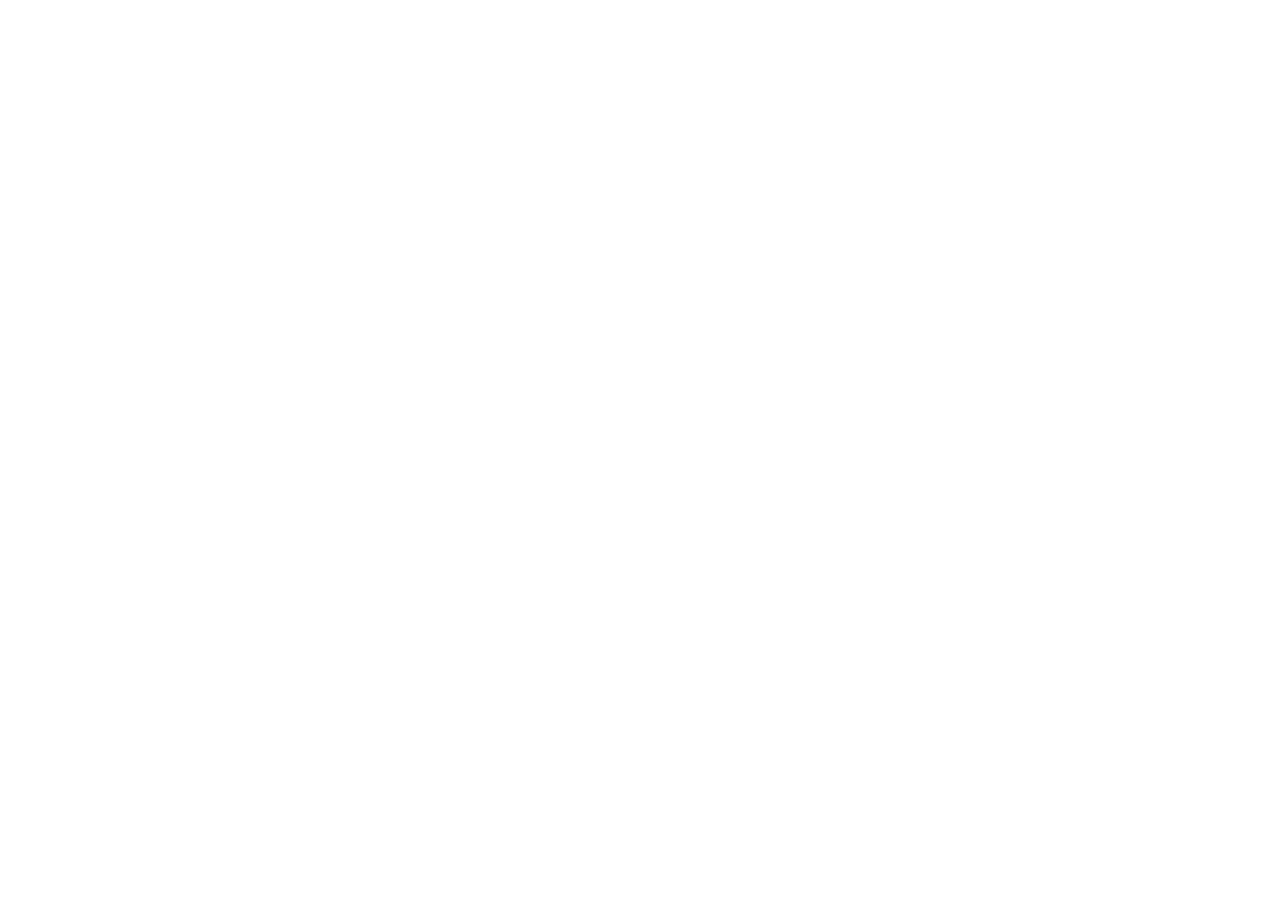
==== index.html @ 4bd58117 "basic html and css structure created" ====
<!DOCTYPE html>
<html lang="en">
<head>
    <meta charset="UTF-8">
    <meta name="viewport" content="width=device-width, initial-scale=1.0">
    <title>Kids School</title>
    <link rel="stylesheet" href="styles/style.css">
    <link rel="stylesheet" href="styles/responsive.css">
</head>
<body>
    
</body>
</html>
---- styles/style.css ----
*{
    margin: 0;
    padding: 0;
    
}
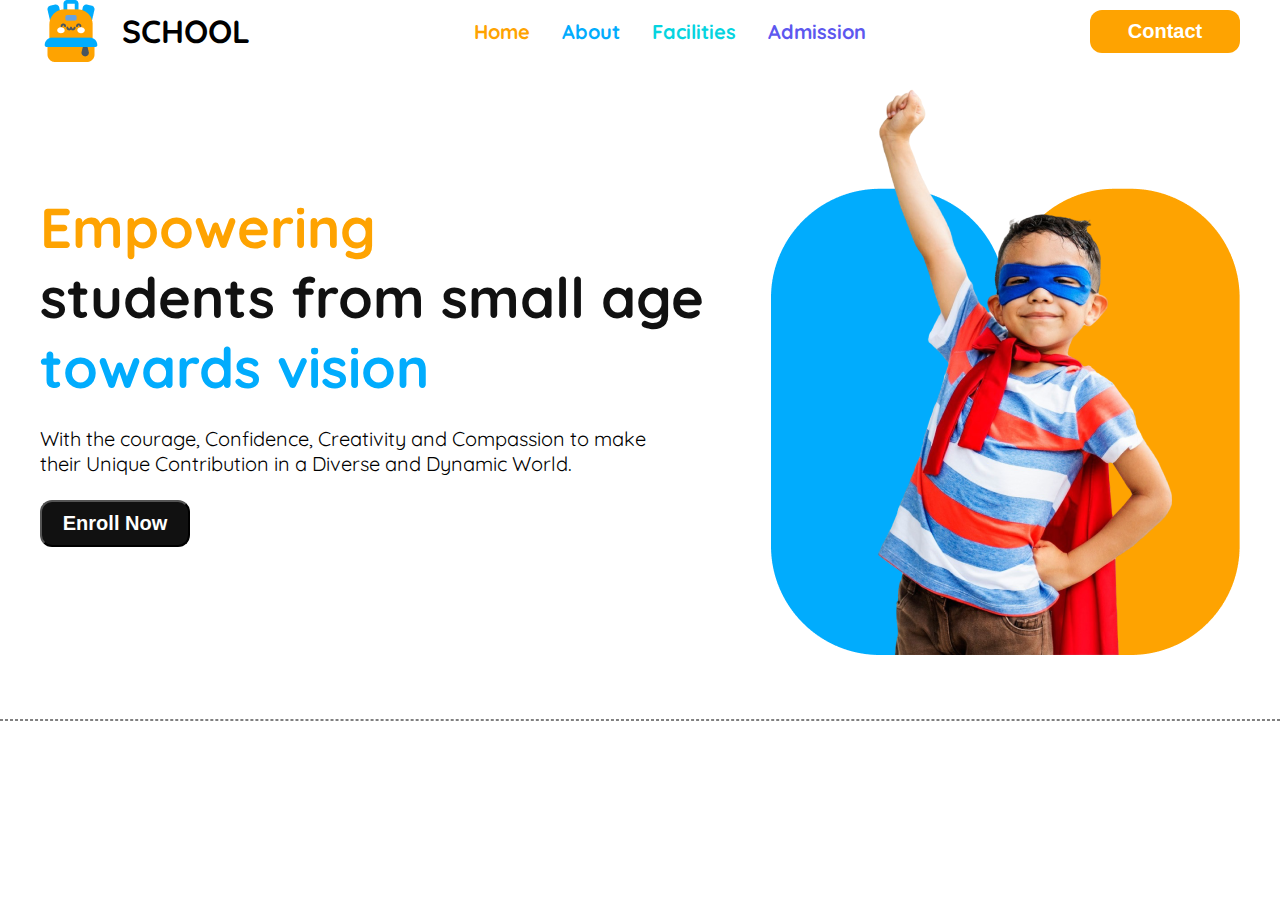
==== commit 5880bf2e: "header section complete" ====
--- a/index.html
+++ b/index.html
@@ -1,13 +1,67 @@
 <!DOCTYPE html>
 <html lang="en">
-<head>
-    <meta charset="UTF-8">
-    <meta name="viewport" content="width=device-width, initial-scale=1.0">
+  <head>
+    <meta charset="UTF-8" />
+    <meta name="viewport" content="width=device-width, initial-scale=1.0" />
     <title>Kids School</title>
-    <link rel="stylesheet" href="styles/style.css">
-    <link rel="stylesheet" href="styles/responsive.css">
-</head>
-<body>
-    
-</body>
-</html>+    <link rel="stylesheet" href="styles/style.css" />
+    <link rel="stylesheet" href="styles/responsive.css" />
+  </head>
+  <body>
+    <!-- header section here  -->
+    <header class="header quicksand-font max-width">
+      <!-- nab section  -->
+      <nab class="nabbar">
+        <section class="nabbar-section flex">
+          <div class="nabbar-logo-container">
+            <img id="logo-img" src="/assets/logo.png" />
+            <h2 class="page-name">SCHOOL</h2>
+          </div>
+
+          <div class="page-link-container">
+            <ul class="page-links flex">
+              <li><a id="home" href="#">Home</a></li>
+              <li><a id="about" href="#">About</a></li>
+              <li><a id="facilities" href="#">Facilities</a></li>
+              <li><a id="admission" href="#">Admission</a></li>
+            </ul>
+          </div>
+
+          <div>
+            <button class="btn">Contact</button>
+            <span class="hidden menu-icon"
+              ><img src="/assets/icons8-menu-50.png"
+            /></span>
+          </div>
+        </section>
+        <!-- horizontal line -->
+      </nab>
+      <!-- horizontal line -->
+      <hr id="horizontal-line" />
+      <!-- header banner section  -->
+      <section class="banner-section">
+        <div class="banner-container flex">
+          <div class="heading-box">
+            <h1 class="banner-container-heading">
+              <span id="heading-1">Empowering</span><br />
+              <span id="heading-2">students from small age </span><br />
+              <span id="heading-3"> towards vision</span>
+            </h1>
+            <p class="banner-container-description">
+              With the courage, Confidence, Creativity and Compassion to make<br />
+              their Unique Contribution in a Diverse and Dynamic World.
+            </p>
+            <div class="enroll-now">
+              <button class="btn-secondary">Enroll Now</button>
+            </div>
+          </div>
+
+          <div>
+            <img class="banner-image" src="/assets/hero-kids.png" />
+          </div>
+        </div>
+      </section>
+    </header>
+    <hr class="horizontal-line-2" />
+  </body>
+</html>
--- a/styles/style.css
+++ b/styles/style.css
@@ -1,5 +1,130 @@
-*{
-    margin: 0;
-    padding: 0;
-    
-}+/* quicksand font link */
+@import url("https://fonts.googleapis.com/css2?family=Quicksand:wght@300..700&display=swap");
+/* Raleway font link */
+@import url("https://fonts.googleapis.com/css2?family=Raleway:ital,wght@0,100..900;1,100..900&display=swap");
+
+/* shared style */
+
+.quicksand-font {
+  font-family: "Quicksand", serif;
+}
+.raleway-font {
+  font-family: "Raleway", serif;
+}
+.flex {
+  display: flex;
+}
+* {
+  margin: 0;
+  padding: 0;
+}
+
+.max-width {
+  max-width: 1200px;
+  margin: 0 auto;
+}
+.hidden {
+  display: none;
+}
+
+/*full  header section styles  */
+
+/* nab bar style */
+.nabbar-section {
+  justify-content: space-between;
+  align-items: center;
+}
+.nabbar-logo-container {
+  display: flex;
+  align-items: center;
+  gap: 20px;
+}
+.page-name {
+  font-size: 32px;
+  font-weight: 700;
+}
+.page-link-container {
+}
+.page-links {
+  list-style: none;
+  gap: 32px;
+}
+.page-links > li {
+  font-size: 20px;
+  font-weight: 700;
+}
+#home {
+  text-decoration: none;
+  color: rgb(254, 163, 1);
+}
+#about {
+  text-decoration: none;
+  color: rgb(1, 172, 253);
+}
+#facilities {
+  text-decoration: none;
+  color: rgb(5, 212, 223);
+}
+#admission {
+  text-decoration: none;
+  color: rgb(93, 88, 239);
+}
+.btn {
+  border: none;
+  background-color: rgb(254, 163, 1);
+  border-radius: 12px;
+  padding: 10px;
+  width: 150px;
+  font-size: 20px;
+  font-weight: 600;
+  color: rgb(255, 255, 255);
+}
+/* horizontal line style */
+#horizontal-line {
+  display: none;
+}
+/* header banner section  styles */
+.banner-section {
+  margin: 18px auto 60px auto;
+}
+.banner-container {
+  justify-content: space-between;
+}
+.heading-box {
+  align-content: center;
+}
+.banner-container-heading {
+  font-size: 56px;
+  font-weight: 700;
+}
+#heading-1 {
+  color: rgb(254, 163, 1);
+}
+#heading-2 {
+  color: rgb(17, 17, 17);
+}
+#heading-3 {
+  color: rgb(1, 172, 253);
+}
+.banner-container-description {
+  font-size: 20px;
+  margin: 24px 0;
+}
+.btn-secondary {
+  border-radius: 12px;
+  background: rgb(17, 17, 17);
+  color: rgb(255, 255, 255);
+  font-size: 20px;
+  font-weight: 700;
+  padding: 10px;
+  width: 150px;
+}
+.banner-image {
+  width: 100%;
+}
+
+.horizontal-line-2 {
+  border-style: dashed;
+  border: 1px solid grey;
+  border-style: dashed;
+}
--- a/styles/responsive.css
+++ b/styles/responsive.css
@@ -0,0 +1,47 @@
+@media screen and (max-width: 576px) {
+  * {
+    margin: 0;
+    padding: 0;
+  }
+ .header {
+    margin: 12px 16px;
+}
+  #logo-img {
+    width: 50px;
+  }
+  .page-name {
+    display: none;
+  }
+  .hidden {
+    display: block;
+  }
+  .page-link-container {
+    display: none;
+  }
+  .menu-icon {
+    width: 40px;
+  }
+  .btn {
+    display: none;
+  }
+#horizontal-line{
+    margin-top: 12px;
+    display: block;
+    width: 100%;
+    border: 0.5px solid rgb(254, 163, 1);
+}
+.banner-container{
+    flex-direction: column-reverse;
+}
+.banner-container-heading{
+      font-size: 32px;
+      text-align: center;
+}
+.enroll-now{
+    text-align: center;
+}
+
+
+
+
+}
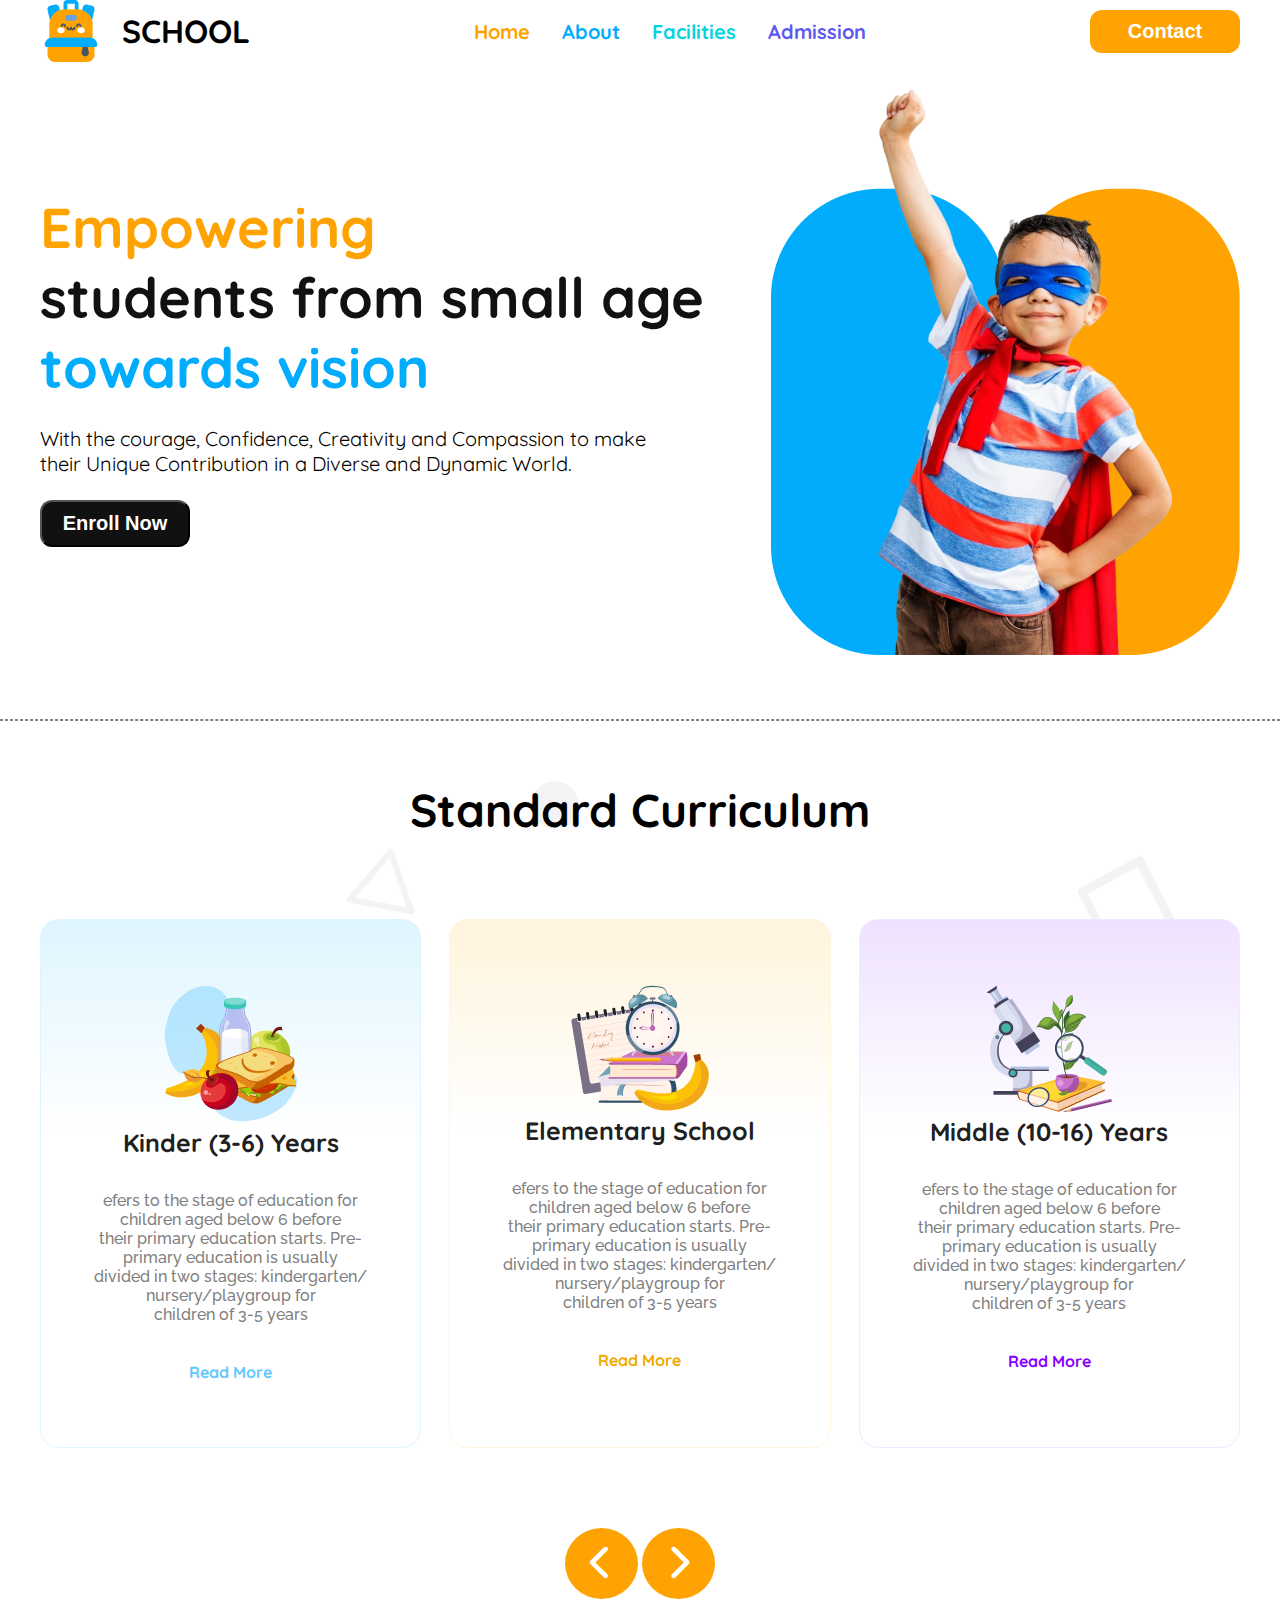
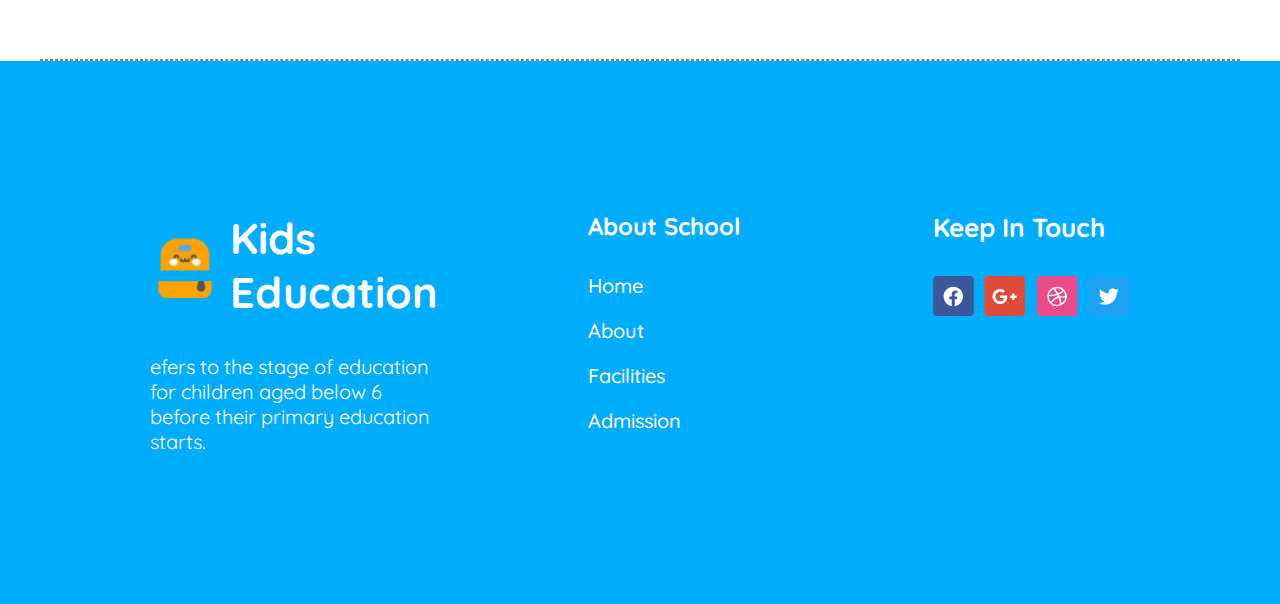
==== commit 39887569: "footer section complete" ====
--- a/index.html
+++ b/index.html
@@ -6,9 +6,17 @@
     <title>Kids School</title>
     <link rel="stylesheet" href="styles/style.css" />
     <link rel="stylesheet" href="styles/responsive.css" />
+    <link
+      rel="stylesheet"
+      href="https://cdnjs.cloudflare.com/ajax/libs/font-awesome/6.7.2/css/all.min.css"
+      integrity="sha512-Evv84Mr4kqVGRNSgIGL/F/aIDqQb7xQ2vcrdIwxfjThSH8CSR7PBEakCr51Ck+w+/U6swU2Im1vVX0SVk9ABhg=="
+      crossorigin="anonymous"
+      referrerpolicy="no-referrer"
+    />
   </head>
   <body>
     <!-- header section here  -->
+
     <header class="header quicksand-font max-width">
       <!-- nab section  -->
       <nab class="nabbar">
@@ -62,6 +70,135 @@
         </div>
       </section>
     </header>
+
     <hr class="horizontal-line-2" />
+
+    <!-- main section  -->
+    <main class="max-width">
+      <!-- standard Curriculum section -->
+
+      <section class="standard-curriculam-section">
+        <div class="standard-curriculam-section-heading-conatiner">
+          <h1 class="standard-curriculam-section-heading quicksand-font">
+            Standard Curriculum
+          </h1>
+        </div>
+        <!-- card section  -->
+        <section class="card-section-container">
+          <div class="card">
+            <div class="image-container">
+              <img class="card-image" src="/assets/kinder.png" />
+            </div>
+            <h3 class="card-heading quicksand-font">Kinder (3-6) Years</h3>
+            <p class="card-paragraph raleway-font">
+              efers to the stage of education for children aged below 6
+              before<br />
+              their primary education starts. Pre-primary education is
+              usually<br />
+              divided in two stages: kindergarten/ nursery/playgroup for<br />
+              children of 3-5 years<br />
+            </p>
+            <p class="read-more quicksand-font">Read More</p>
+          </div>
+          <div class="card-2">
+            <div class="image-container">
+              <img class="card-image" src="/assets/elementary.png" />
+            </div>
+            <h3 class="card-heading quicksand-font">Elementary School</h3>
+            <p class="card-paragraph raleway-font">
+              efers to the stage of education for children aged below 6
+              before<br />
+              their primary education starts. Pre-primary education is
+              usually<br />
+              divided in two stages: kindergarten/ nursery/playgroup for<br />
+              children of 3-5 years<br />
+            </p>
+            <p class="read-more-second quicksand-font">Read More</p>
+          </div>
+          <div class="card-3">
+            <div class="image-container">
+              <img class="card-image" src="/assets/middle.png" />
+            </div>
+            <h3 class="card-heading quicksand-font">Middle (10-16) Years</h3>
+            <p class="card-paragraph raleway-font">
+              efers to the stage of education for children aged below 6
+              before<br />
+              their primary education starts. Pre-primary education is
+              usually<br />
+              divided in two stages: kindergarten/ nursery/playgroup for<br />
+              children of 3-5 years<br />
+            </p>
+            <p class="read-more-third quicksand-font">Read More</p>
+          </div>
+        </section>
+      </section>
+
+      <!-- arrow button -->
+      <div class="arrow-button-container">
+        <button class="arrow">
+          <i class="fas fa-chevron-left" style="font-size: 36px"></i>
+        </button>
+        <button class="arrow">
+          <i class="fas fa-chevron-right" style="font-size: 36px"></i>
+        </button>
+      </div>
+
+      <hr class="horizontal-line-2" />
+    </main>
+
+    <!-- our stories section  -->
+    <!-- 
+    <div class="our-stories-heading-container">
+      <h2 class="our-stories-heading quicksand-font">Our Stories</h2>
+    </div> -->
+
+    <!-- card section -->
+
+    <footer class="footer">
+      <section class="footer-seciton">
+        <div>
+          <div class="logo-container flex">
+            <div class="footer-logo-container">
+              <img class="footer-logo" src="/assets/logo.png" alt="" />
+            </div>
+
+            <div>
+              <h2 class="kids-education-name quicksand-font">
+                Kids <br />Education
+              </h2>
+            </div>
+          </div>
+          <div>
+            <p class="footer-description quicksand-font">
+              efers to the stage of education for children aged below 6 before
+              their primary education starts.
+            </p>
+          </div>
+        </div>
+
+        <div>
+          <ul class="page-sections quicksand-font">
+            <li class="about-school">About School</li>
+            <li class="home">Home</li>
+            <li class="about">About</li>
+            <li class="facilities">Facilities</li>
+            <li class="admission">Admission</li>
+          </ul>
+        </div>
+
+        <div>
+
+          <div>
+            <h1 class="social-media-heading quicksand-font">Keep In Touch</h1>
+          </div>
+          <div class="connect-via-social-media flex">
+            <img src="/assets/fb.png" alt="" />
+            <img src="/assets/google+.png" alt="" />
+            <img src="/assets/dribble.png" alt="" />
+            <img src="/assets/twitter.png" alt="" />
+          </div>
+        </div>
+      </section>
+    </footer>
   </body>
 </html>
--- a/styles/style.css
+++ b/styles/style.css
@@ -128,3 +128,251 @@
   border: 1px solid grey;
   border-style: dashed;
 }
+/* main section styles */
+
+/* standard curriculam section styles */
+.standard-curriculam-section {
+  margin-top: 60px;
+  background-image: url(/assets/bg.png);
+}
+.standard-curriculam-section-heading-conatiner {
+  text-align: center;
+  margin-bottom: 80px;
+}
+.standard-curriculam-section-heading {
+  font-size: 46px;
+  font-weight: 700;
+}
+
+/* card section styles */
+.card-section-container {
+  display: grid;
+  grid-template-columns: repeat(3, 1fr);
+  gap: 28px;
+}
+.card {
+  padding: 65px 40px;
+  background: linear-gradient(
+      180deg,
+      rgb(222, 245, 255),
+      rgba(255, 255, 255, 0) 40%
+    ),
+    rgb(255, 255, 255);
+  border: 0.94px solid rgb(222, 245, 255);
+  border-radius: 18.86px;
+}
+.image-container {
+  text-align: center;
+}
+.card-image {
+}
+.card-heading {
+  color: rgb(32, 32, 32);
+  font-size: 25px;
+  font-weight: 700;
+  text-align: center;
+}
+.card-paragraph {
+  font-size: 16px;
+  font-weight: 500;
+  color: rgb(128, 128, 128);
+  margin: 33px auto 38px auto;
+  text-align: center;
+}
+.read-more {
+  color: rgb(100, 200, 255);
+  font-size: 16px;
+  font-weight: 700;
+  text-align: center;
+}
+.card-2 {
+  padding: 65px 40px;
+  border: 0.94px solid rgb(255, 244, 220);
+  border-radius: 18.86px;
+  background: linear-gradient(
+      180deg,
+      rgb(255, 244, 220),
+      rgba(255, 255, 255, 0) 40%
+    ),
+    rgb(255, 255, 255);
+}
+.read-more-second {
+  font-size: 16px;
+  font-weight: 700;
+  text-align: center;
+  color: rgb(240, 170, 0);
+}
+.card-3 {
+  padding: 65px 40px;
+  border-radius: 18.86px;
+  border: 0.94px solid rgb(242, 232, 255);
+  background: linear-gradient(
+      180deg,
+      rgb(238, 225, 255),
+      rgba(255, 255, 255, 0) 40%
+    ),
+    rgb(255, 255, 255);
+}
+
+.read-more-third {
+  font-size: 16px;
+  font-weight: 700;
+  text-align: center;
+  color: rgb(135, 0, 255);
+}
+/* arrow button */
+.arrow-button-container {
+  text-align: center;
+  margin: 80px auto 60px auto;
+}
+
+.arrow {
+  border-radius: 50%;
+  color: rgb(255, 255, 255);
+  background: rgb(254, 163, 1);
+  border: none;
+  padding: 17px 25px;
+  font-size: 24px;
+  font-weight: 900;
+}
+
+/* our stories section styles */
+
+.our-stories-heading-container {
+  text-align: center;
+  margin: 60px 0 60px 0;
+}
+.our-stories-heading {
+  font-size: 46px;
+  font-weight: 700;
+}
+/* card section styles */
+/*
+.background-img-color {
+  background: url(/assets/bg.png),
+    linear-gradient(0deg, rgba(254, 163, 1, 0.3), rgba(255, 255, 255, 0.3) 100%);
+}
+.all-card-container{
+  display: grid;
+  grid-template-columns: repeat(2,1fr);
+}
+.big-card {
+
+}
+.big-card-image-container {
+  width: 100%;
+}
+.big-card-image {
+  border-radius: 16px 16px 0 0;
+}
+.big-card-heading {
+  font-size: 24px;
+  font-weight: 700;
+  color: rgb(0, 0, 0);
+  padding-bottom: 50px;
+}
+.big-card-description {
+  font-size: 16px;
+  font-weight: 500;
+  padding-bottom: 50px;
+}
+.big-card-text-container {
+  padding-top: 61px;
+  padding-left: 38px;
+  border-radius: 0 0 16px 16px;
+  background: rgb(255, 255, 255);
+}
+/* 4 cards styles */
+
+/* .story-image-container {
+} */
+/* .story-image {
+  width: 100%;
+  border-radius: 16px 16px 0px 0px;
+}
+.story-heading-container{
+  background: rgb(255, 255, 255);
+} */
+/* .story-card-heading {
+  font-size: 16px;
+  font-weight: 700;
+  padding-bottom: 33px;
+}
+.cards-container{
+  display: grid;
+  grid-template-columns: repeat(2,1fr);
+  gap:20px;
+}  */
+
+/* footer section styles */
+.footer {
+  background-color: rgb(1, 172, 253);
+}
+.footer-seciton {
+  padding: 150px;
+  display: grid;
+  grid-template-columns: repeat(3, 1fr);
+  gap: 150px;
+}
+.logo-container {
+  align-items: center;
+  margin-bottom: 35px;
+}
+.kids-education-name {
+  margin-left: 10px;
+  font-size: 43px;
+  font-weight: 700;
+  color: rgb(255, 255, 255);
+}
+.footer-logo-container {
+  width: 70px;
+}
+.footer-logo {
+  width: 100%;
+}
+.footer-description {
+  color: rgb(255, 255, 255);
+  font-size: 20px;
+}
+.page-sections {
+  list-style: none;
+}
+.about-school {
+  color: rgb(255, 255, 255);
+  font-size: 24px;
+  font-weight: 700;
+  padding-bottom: 32px;
+}
+.home {
+  color: rgb(255, 255, 255);
+  font-size: 20px;
+  font-weight: 500;
+  padding-bottom: 20px;
+}
+.about {
+  color: rgb(255, 255, 255);
+  font-size: 20px;
+  font-weight: 500;
+  padding-bottom: 20px;
+}
+.facilities {
+  color: rgb(255, 255, 255);
+  font-size: 20px;
+  font-weight: 500;
+  padding-bottom: 20px;
+}
+.admission {
+  color: rgb(255, 255, 255);
+  font-size: 20px;
+  font-weight: 500;
+  padding-bottom: 20px;
+}
+.social-media-heading{
+color: rgb(255, 255, 255);
+font-size: 26px;
+font-weight: 700;
+padding-bottom: 32px;
+}
+.connect-via-social-media{
+gap: 10px;
+}--- a/styles/responsive.css
+++ b/styles/responsive.css
@@ -3,9 +3,9 @@
     margin: 0;
     padding: 0;
   }
- .header {
+  .header {
     margin: 12px 16px;
-}
+  }
   #logo-img {
     width: 50px;
   }
@@ -24,24 +24,41 @@
   .btn {
     display: none;
   }
-#horizontal-line{
+  #horizontal-line {
     margin-top: 12px;
     display: block;
     width: 100%;
     border: 0.5px solid rgb(254, 163, 1);
+  }
+  .banner-container {
+    flex-direction: column-reverse;
+  }
+  .banner-container-heading {
+    font-size: 32px;
+    text-align: center;
+  }
+  .enroll-now {
+    text-align: center;
+  }
+  .card-section-container {
+    grid-template-columns: repeat(1, 1fr);
+  }
+  .standard-curriculam-section {
+    margin: 12px 16px;
+  }
+
+  /* footer section responsive */
+
+  .logo-container {
+    margin-top: 60px;
+  }
+  .footer-seciton {
+    margin: 12px 16px;
+    padding: 0px;
+    grid-template-columns: repeat(1, 1fr);
+    gap: 32px;
+  }
+.connect-via-social-media {
+    margin-bottom: 50px;
+  }
 }
-.banner-container{
-    flex-direction: column-reverse;
-}
-.banner-container-heading{
-      font-size: 32px;
-      text-align: center;
-}
-.enroll-now{
-    text-align: center;
-}
-
-
-
-
-}
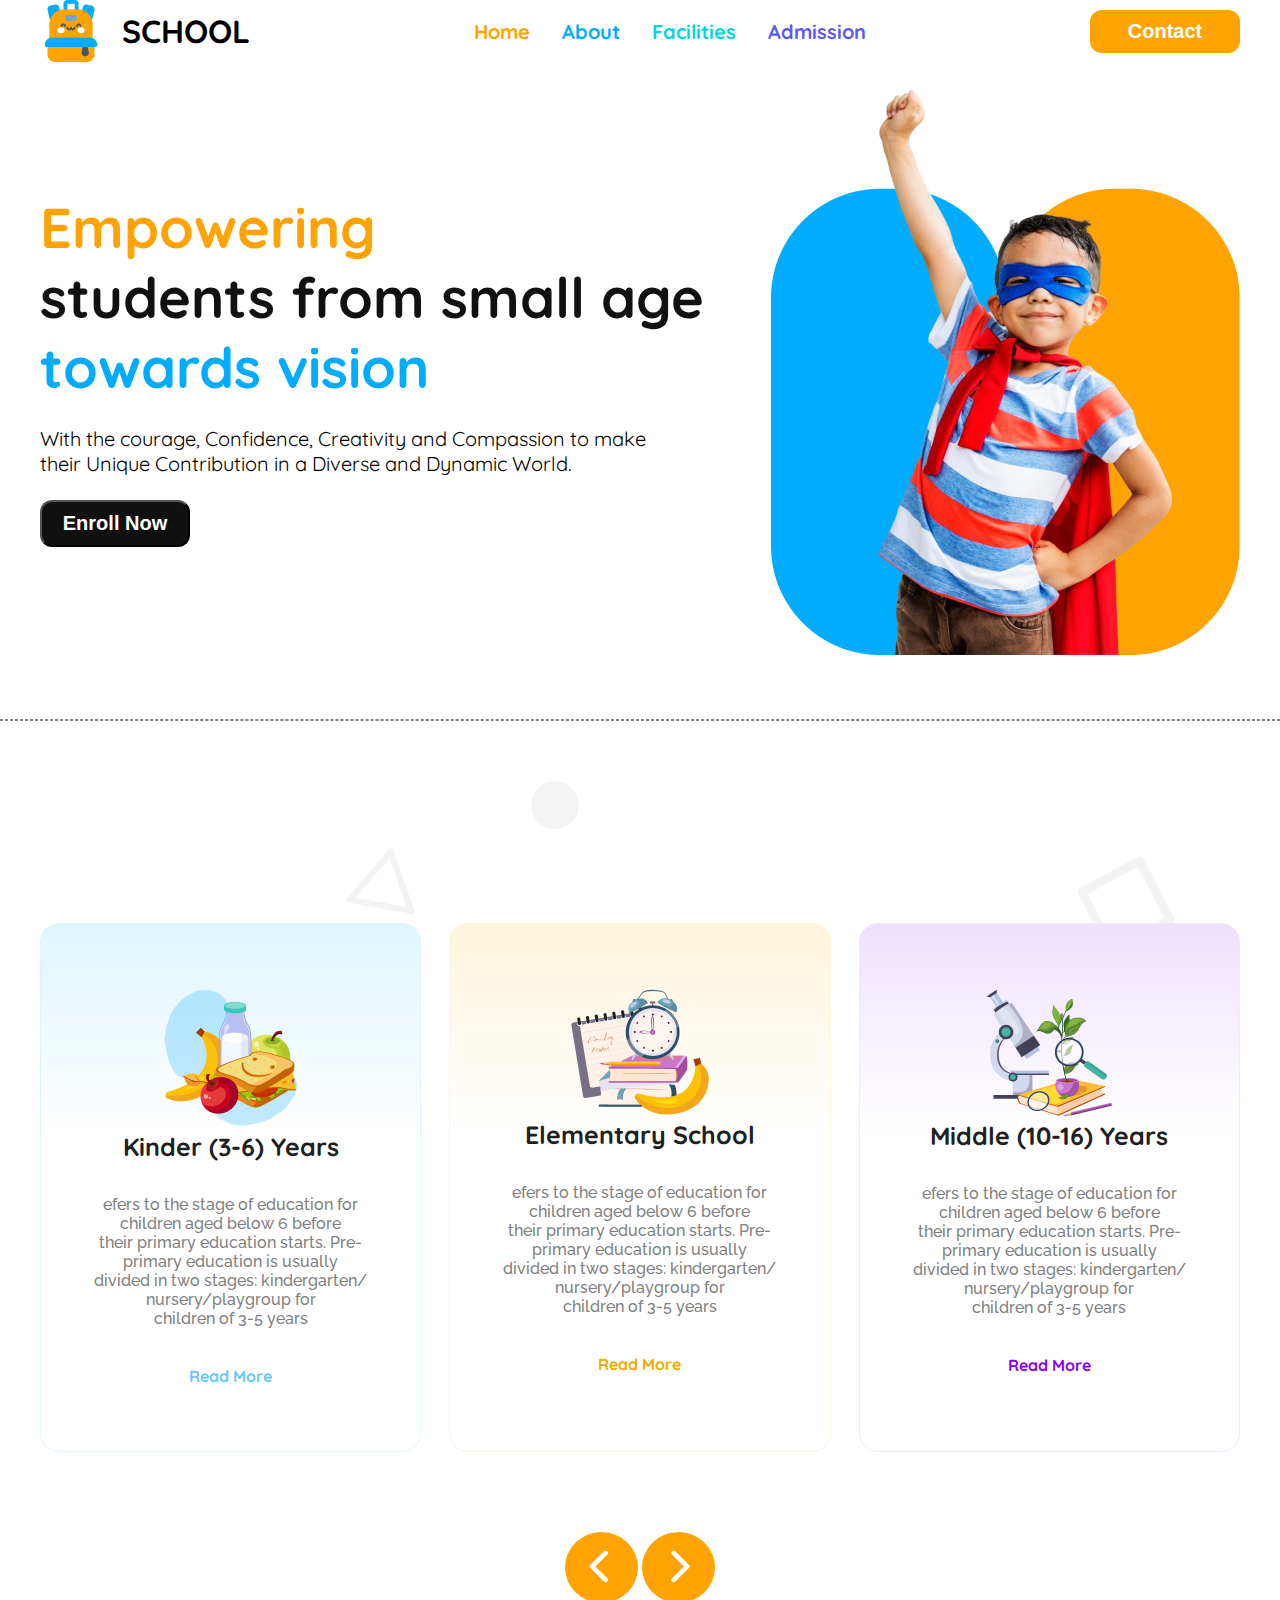
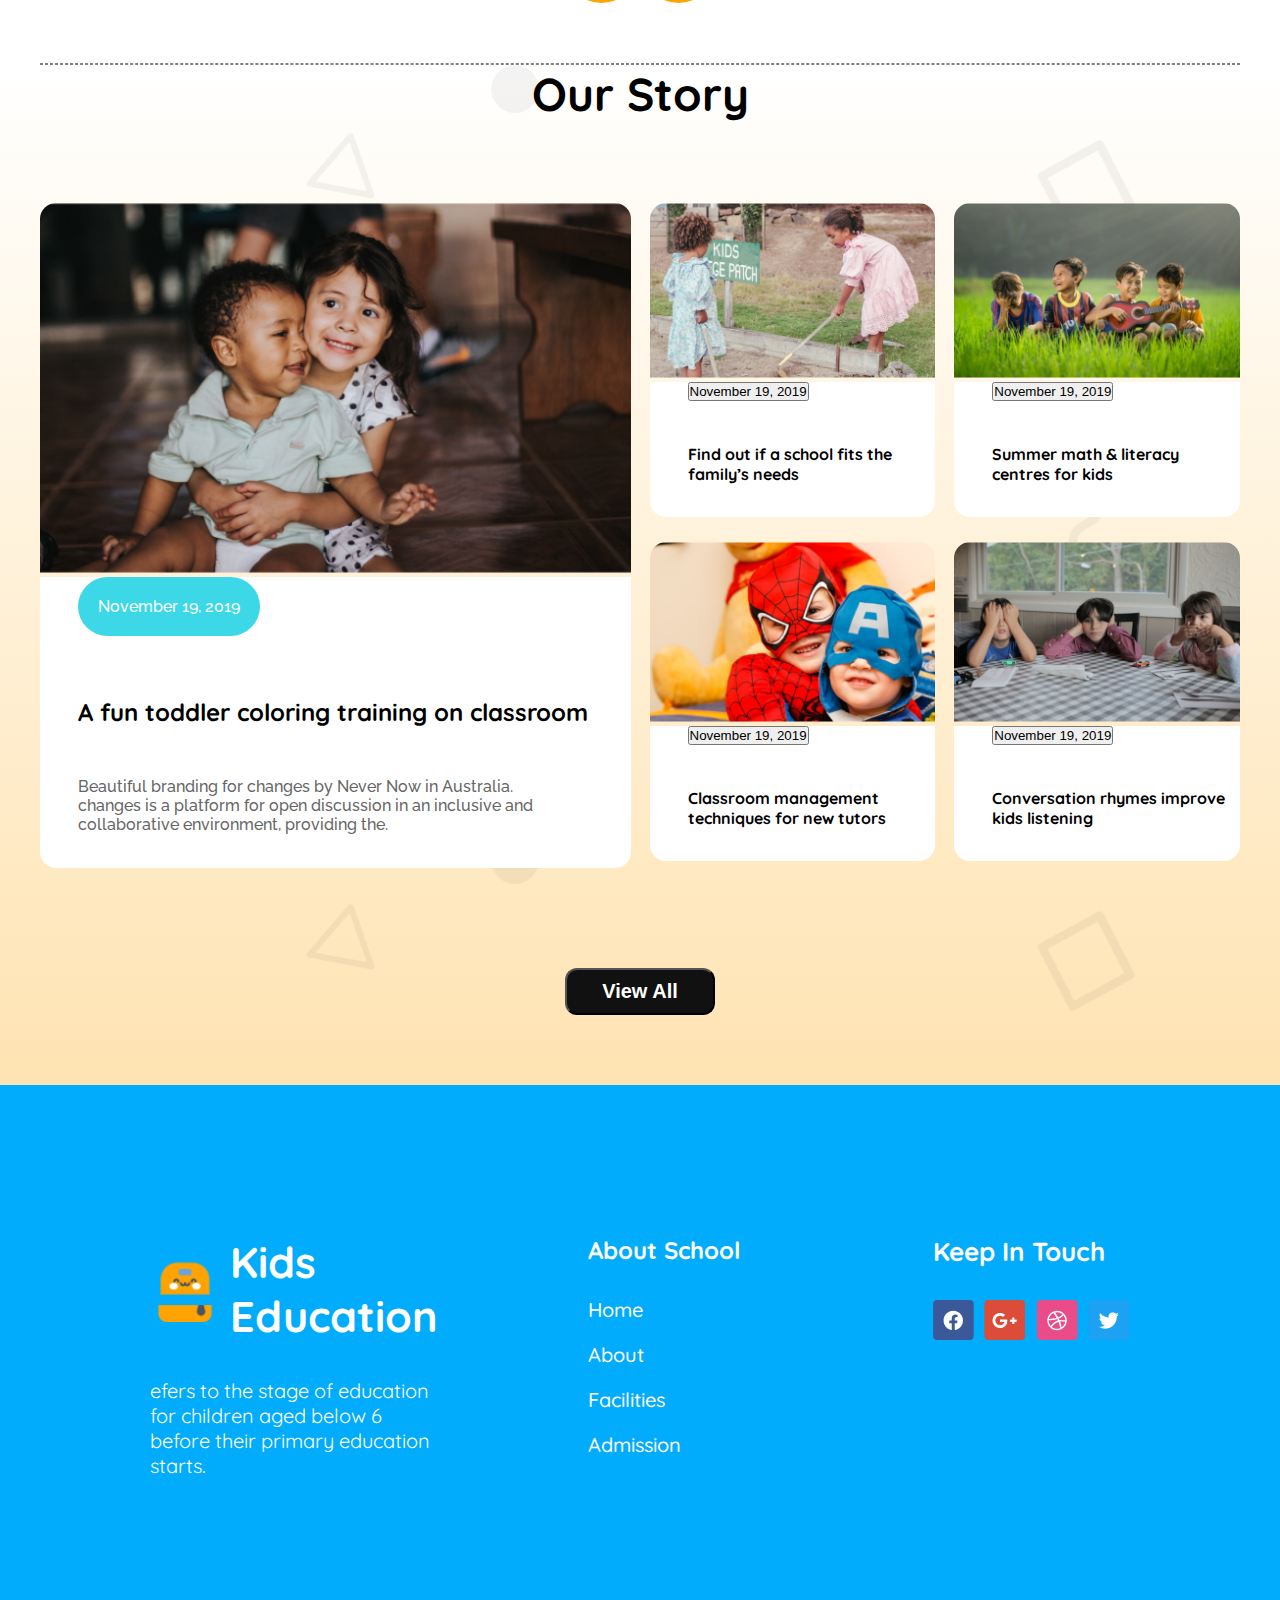
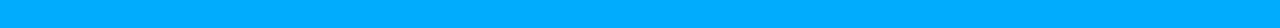
==== commit 829e87b3: "alomost complete" ====
--- a/index.html
+++ b/index.html
@@ -78,11 +78,14 @@
       <!-- standard Curriculum section -->
 
       <section class="standard-curriculam-section">
-        <div class="standard-curriculam-section-heading-conatiner">
-          <h1 class="standard-curriculam-section-heading quicksand-font">
-            Standard Curriculum
-          </h1>
-        </div>
+        <marquee>
+          <div class="standard-curriculam-section-heading-conatiner">
+            <h1 class="standard-curriculam-section-heading quicksand-font">
+              Standard Curriculum
+            </h1>
+          </div>
+        </marquee>
+
         <!-- card section  -->
         <section class="card-section-container">
           <div class="card">
@@ -147,15 +150,105 @@
     </main>
 
     <!-- our stories section  -->
-    <!-- 
-    <div class="our-stories-heading-container">
-      <h2 class="our-stories-heading quicksand-font">Our Stories</h2>
-    </div> -->
 
     <!-- card section -->
-
+    <section class="our-story-section">
+      <div>
+        <h1 class="our-story quicksand-font">Our Story</h1>
+      </div>
+
+      <section class="all-card-container max-width">
+        <!-- big card section -->
+
+        <section class="big-card">
+          <div class="big-card-img-container">
+            <img class="big-card-img" src="/assets/story-1.png" alt="" />
+          </div>
+
+          <div class="big-card-text-container">
+            <button id="big-card-btn">November 19, 2019</button>
+            <h1 class="big-card-heading quicksand-font">
+              A fun toddler coloring training on classroom
+            </h1>
+            <p class="big-card-description raleway-font">
+              Beautiful branding for changes by Never Now in Australia.<br />
+              changes is a platform for open discussion in an inclusive and<br />
+              collaborative environment, providing the.
+            </p>
+          </div>
+        </section>
+        <section class="card-section-4">
+          <!-- cards 1 -->
+          <div>
+            <div>
+              <img class="small-card-img" src="/assets/story-2.png" alt="" />
+            </div>
+
+            <div class="small-card-text-container">
+              <div class="text-container2">
+                <button id="small-card-btn-1">November 19, 2019</button>
+                <h1 class="small-card-heading quicksand-font">
+                  Find out if a school fits the family’s needs
+                </h1>
+              </div>
+            </div>
+          </div>
+          <!-- cards 2 -->
+          <div>
+            <div>
+              <img class="small-card-img" src="/assets/story-3.png" alt="" />
+            </div>
+
+            <div class="small-card-text-container">
+              <div class="text-container2">
+                <button id="small-card-btn-1">November 19, 2019</button>
+                <h1 class="small-card-heading quicksand-font">
+                  Summer math & literacy centres for kids
+                </h1>
+              </div>
+            </div>
+          </div>
+          <!-- cards 3 -->
+          <div>
+            <div>
+              <img class="small-card-img" src="/assets/story-4.png" alt="" />
+            </div>
+
+            <div class="small-card-text-container">
+              <div class="text-container2">
+                <button id="small-card-btn-1">November 19, 2019</button>
+                <h1 class="small-card-heading quicksand-font">
+                  Classroom management techniques for new tutors
+                </h1>
+              </div>
+            </div>
+          </div>
+          <!-- cards 4 -->
+          <div>
+            <div>
+              <img class="small-card-img" src="/assets/story-5.png" alt="" />
+            </div>
+
+            <div class="small-card-text-container">
+              <div class="text-container2">
+                <button id="small-card-btn-1">November 19, 2019</button>
+                <h1 class="small-card-heading quicksand-font">
+                  Conversation rhymes improve kids listening
+                </h1>
+              </div>
+            </div>
+          </div>
+        </section>
+      </section>
+
+      <div class="view-all-btn">
+        <button class="btn-secondary">View All</button>
+      </div>
+    </section>
+
+    <!-- footer section -->
     <footer class="footer">
-      <section class="footer-seciton">
+      <section class="footer-seciton max-width">
         <div>
           <div class="logo-container flex">
             <div class="footer-logo-container">
@@ -187,7 +280,6 @@
         </div>
 
         <div>
-
           <div>
             <h1 class="social-media-heading quicksand-font">Keep In Touch</h1>
           </div>
--- a/styles/style.css
+++ b/styles/style.css
@@ -43,8 +43,7 @@
   font-size: 32px;
   font-weight: 700;
 }
-.page-link-container {
-}
+
 .page-links {
   list-style: none;
   gap: 32px;
@@ -247,62 +246,103 @@
   font-weight: 700;
 }
 /* card section styles */
-/*
-.background-img-color {
+.our-story {
+  text-align: center;
+  color: rgb(0, 0, 0);
+  font-size: 46px;
+  font-weight: 700;
+  padding-bottom: 80px;
+}
+.our-story-section {
   background: url(/assets/bg.png),
     linear-gradient(0deg, rgba(254, 163, 1, 0.3), rgba(255, 255, 255, 0.3) 100%);
 }
-.all-card-container{
+.all-card-container {
   display: grid;
-  grid-template-columns: repeat(2,1fr);
+  grid-template-columns: repeat(2, 1fr);
+  gap: 19px;
+  margin: 0 auto;
 }
 .big-card {
-
-}
-.big-card-image-container {
+}
+.big-card-img-container {
+}
+.big-card-img {
   width: 100%;
-}
-.big-card-image {
   border-radius: 16px 16px 0 0;
 }
-.big-card-heading {
-  font-size: 24px;
-  font-weight: 700;
-  color: rgb(0, 0, 0);
-  padding-bottom: 50px;
-}
-.big-card-description {
-  font-size: 16px;
-  font-weight: 500;
-  padding-bottom: 50px;
-}
 .big-card-text-container {
-  padding-top: 61px;
+  background-color: rgb(255, 255, 255);
   padding-left: 38px;
   border-radius: 0 0 16px 16px;
-  background: rgb(255, 255, 255);
-}
-/* 4 cards styles */
-
-/* .story-image-container {
-} */
-/* .story-image {
+}
+#big-card-btn {
+  border-radius: 48px;
+  border: none;
+  padding: 20px;
+  background: rgb(60, 216, 232);
+  color: rgb(255, 255, 255);
+  font-family: Raleway;
+  font-size: 16px;
+  font-weight: 500;
+}
+.big-card-heading {
+  color: rgb(0, 0, 0);
+  font-family: Quicksand;
+  font-size: 24px;
+  font-weight: 700;
+  padding-top: 61px;
+  padding-bottom: 50px;
+}
+.big-card-description {
+  color: rgb(102, 102, 102);
+  font-family: Raleway;
+  font-size: 16px;
+  font-weight: 500;
+  padding-bottom: 34px;
+}
+.card-section-4 {
+  display: grid;
+  grid-template-columns: repeat(2, 1fr);
+  gap: 19px;
+}
+.small-card-img {
   width: 100%;
   border-radius: 16px 16px 0px 0px;
 }
-.story-heading-container{
+.small-card-text-container {
+  border-radius: 0 0 16px 16px;
   background: rgb(255, 255, 255);
-} */
-/* .story-card-heading {
-  font-size: 16px;
-  font-weight: 700;
+}
+.text-container2 {
+  padding-left: 38px;
+}
+.small-card-heading {
+  color: rgb(0, 0, 0);
+  font-family: Quicksand;
+  font-size: 16px;
+  font-weight: 700;
+  padding-top: 43px;
   padding-bottom: 33px;
 }
-.cards-container{
-  display: grid;
-  grid-template-columns: repeat(2,1fr);
-  gap:20px;
-}  */
+
+.view-all-btn{
+  text-align: center;
+  margin-top: 100px;
+  padding-bottom: 70px;
+}
+
+
+
+
+
+
+
+
+
+
+
+
 
 /* footer section styles */
 .footer {
@@ -367,12 +407,12 @@
   font-weight: 500;
   padding-bottom: 20px;
 }
-.social-media-heading{
-color: rgb(255, 255, 255);
-font-size: 26px;
-font-weight: 700;
-padding-bottom: 32px;
-}
-.connect-via-social-media{
-gap: 10px;
-}+.social-media-heading {
+  color: rgb(255, 255, 255);
+  font-size: 26px;
+  font-weight: 700;
+  padding-bottom: 32px;
+}
+.connect-via-social-media {
+  gap: 10px;
+}
--- a/styles/responsive.css
+++ b/styles/responsive.css
@@ -35,15 +35,33 @@
   }
   .banner-container-heading {
     font-size: 32px;
-    text-align: center;
+   
   }
+  .heading-box {
+ text-align: center;
+}
+
+
+
   .enroll-now {
     text-align: center;
   }
+  
   .card-section-container {
     grid-template-columns: repeat(1, 1fr);
   }
   .standard-curriculam-section {
+    margin: 12px 16px;
+  }
+  .arrow-button-container{
+    display: none;
+  }
+   .big-card{
+    display: none;
+  }
+  .all-card-container{
+     display: block;
+    grid-template-columns: 0;
     margin: 12px 16px;
   }
 
@@ -61,4 +79,8 @@
 .connect-via-social-media {
     margin-bottom: 50px;
   }
+
+
+
+ 
 }
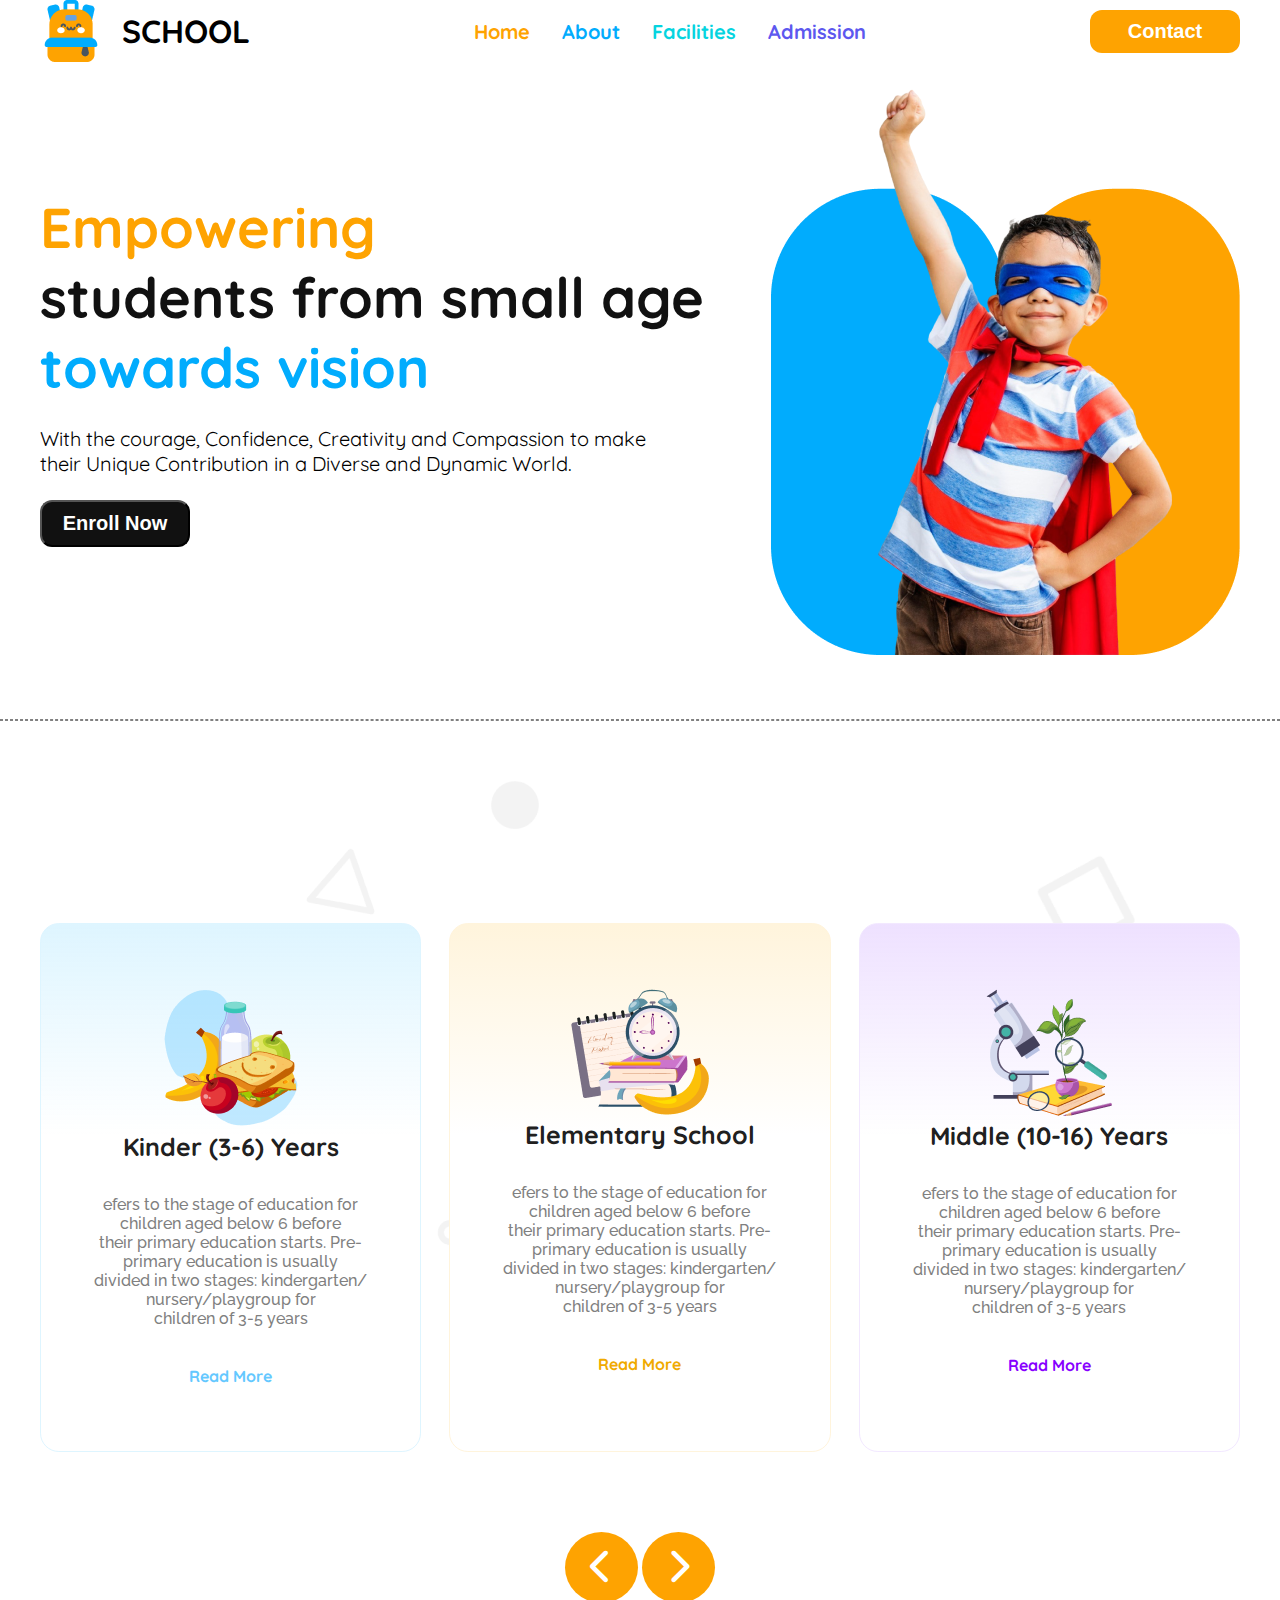
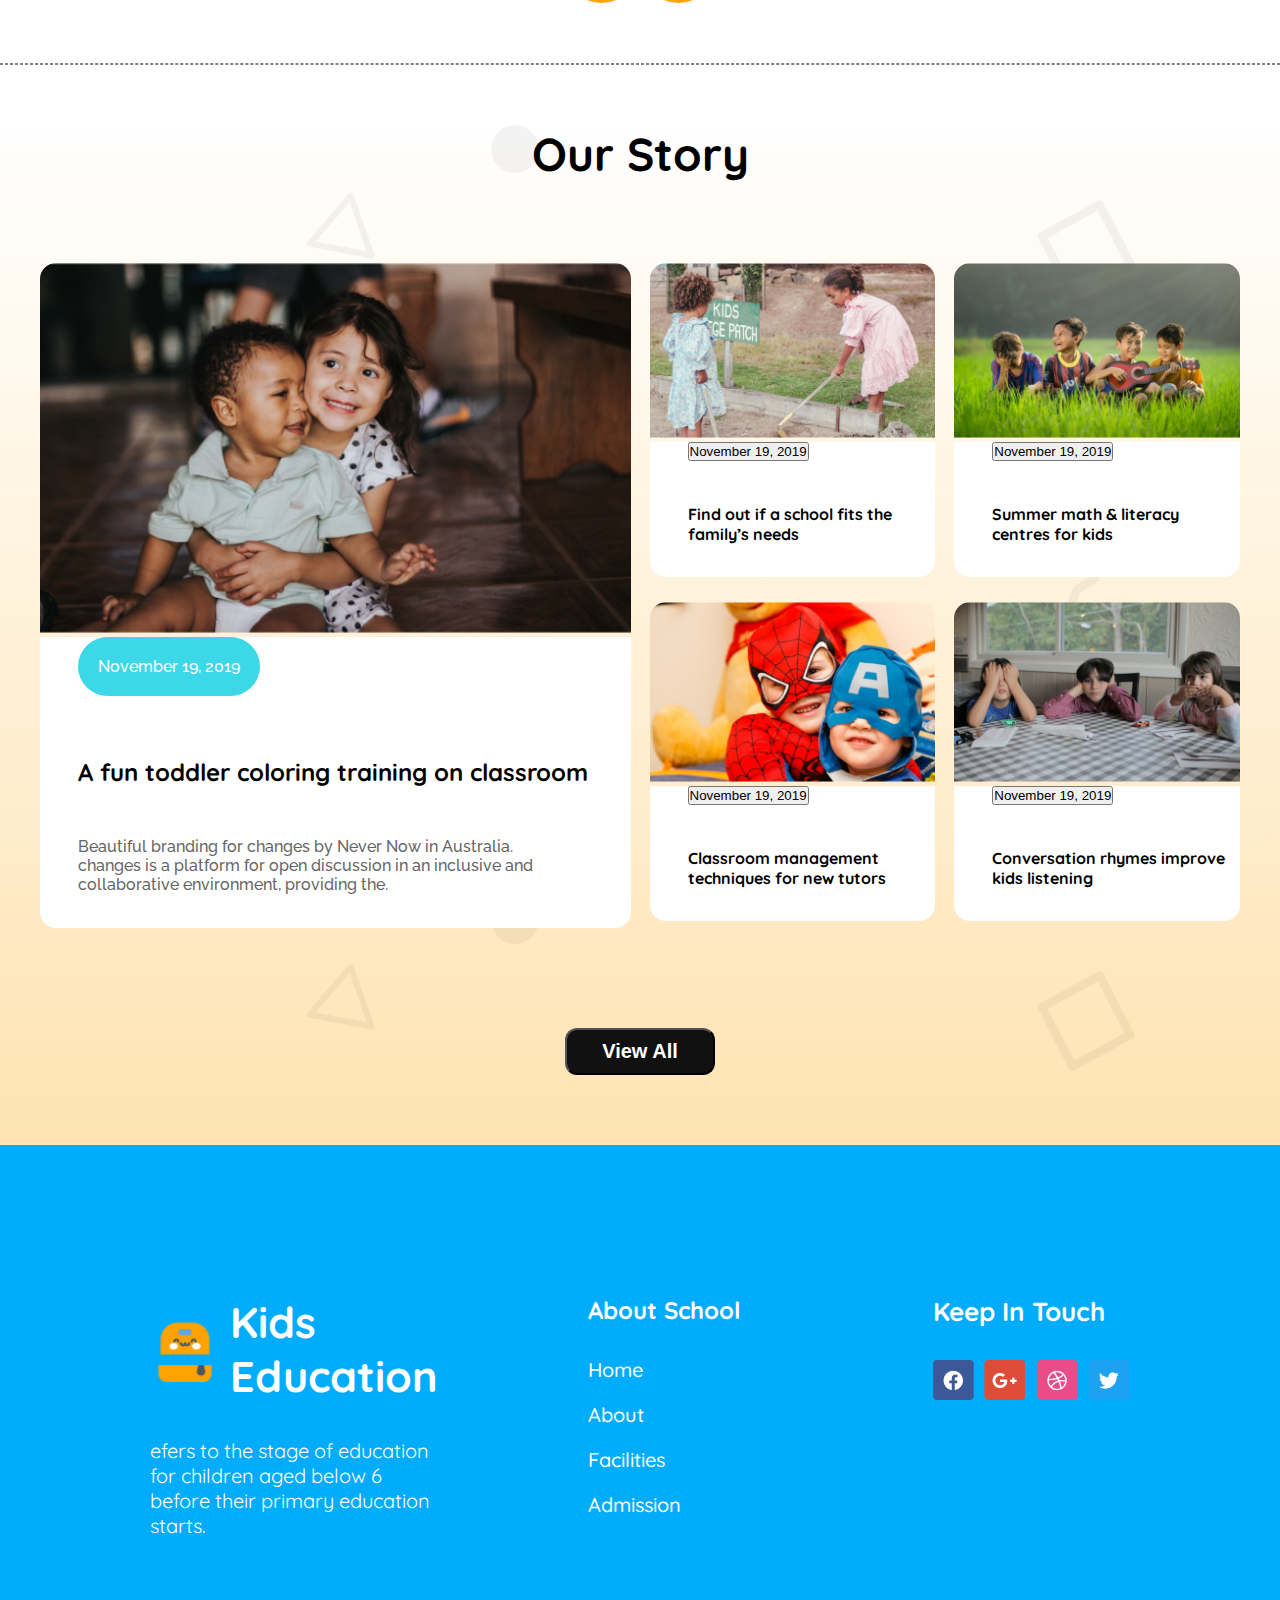
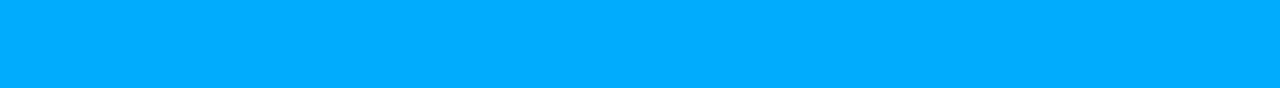
==== commit 2e258df5: "image problem solved" ====
--- a/index.html
+++ b/index.html
@@ -22,7 +22,7 @@
       <nab class="nabbar">
         <section class="nabbar-section flex">
           <div class="nabbar-logo-container">
-            <img id="logo-img" src="/assets/logo.png" />
+            <img id="logo-img" src="./assets/logo.png" />
             <h2 class="page-name">SCHOOL</h2>
           </div>
 
@@ -38,7 +38,7 @@
           <div>
             <button class="btn">Contact</button>
             <span class="hidden menu-icon"
-              ><img src="/assets/icons8-menu-50.png"
+              ><img src="./assets/icons8-menu-50.png"
             /></span>
           </div>
         </section>
@@ -65,7 +65,7 @@
           </div>
 
           <div>
-            <img class="banner-image" src="/assets/hero-kids.png" />
+            <img class="banner-image" src="./assets/hero-kids.png" />
           </div>
         </div>
       </section>
@@ -74,65 +74,67 @@
     <hr class="horizontal-line-2" />
 
     <!-- main section  -->
-    <main class="max-width">
+    <main>
       <!-- standard Curriculum section -->
-
-      <section class="standard-curriculam-section">
-        <marquee>
-          <div class="standard-curriculam-section-heading-conatiner">
-            <h1 class="standard-curriculam-section-heading quicksand-font">
-              Standard Curriculum
-            </h1>
-          </div>
-        </marquee>
-
-        <!-- card section  -->
-        <section class="card-section-container">
-          <div class="card">
-            <div class="image-container">
-              <img class="card-image" src="/assets/kinder.png" />
-            </div>
-            <h3 class="card-heading quicksand-font">Kinder (3-6) Years</h3>
-            <p class="card-paragraph raleway-font">
-              efers to the stage of education for children aged below 6
-              before<br />
-              their primary education starts. Pre-primary education is
-              usually<br />
-              divided in two stages: kindergarten/ nursery/playgroup for<br />
-              children of 3-5 years<br />
-            </p>
-            <p class="read-more quicksand-font">Read More</p>
-          </div>
-          <div class="card-2">
-            <div class="image-container">
-              <img class="card-image" src="/assets/elementary.png" />
-            </div>
-            <h3 class="card-heading quicksand-font">Elementary School</h3>
-            <p class="card-paragraph raleway-font">
-              efers to the stage of education for children aged below 6
-              before<br />
-              their primary education starts. Pre-primary education is
-              usually<br />
-              divided in two stages: kindergarten/ nursery/playgroup for<br />
-              children of 3-5 years<br />
-            </p>
-            <p class="read-more-second quicksand-font">Read More</p>
-          </div>
-          <div class="card-3">
-            <div class="image-container">
-              <img class="card-image" src="/assets/middle.png" />
-            </div>
-            <h3 class="card-heading quicksand-font">Middle (10-16) Years</h3>
-            <p class="card-paragraph raleway-font">
-              efers to the stage of education for children aged below 6
-              before<br />
-              their primary education starts. Pre-primary education is
-              usually<br />
-              divided in two stages: kindergarten/ nursery/playgroup for<br />
-              children of 3-5 years<br />
-            </p>
-            <p class="read-more-third quicksand-font">Read More</p>
-          </div>
+      <section class="Curriculum-secssion-banner">
+        <section class="standard-curriculam-section ">
+          <!-- marque text  -->
+          <marquee>
+            <div class="standard-curriculam-section-heading-conatiner">
+              <h1 class="standard-curriculam-section-heading quicksand-font">
+                Standard Curriculum
+              </h1>
+            </div>
+          </marquee>
+
+          <!-- card section  -->
+          <section class="card-section-container max-width">
+            <div class="card">
+              <div class="image-container">
+                <img src="./assets/kinder.png" />
+              </div>
+              <h3 class="card-heading quicksand-font">Kinder (3-6) Years</h3>
+              <p class="card-paragraph raleway-font">
+                efers to the stage of education for children aged below 6
+                before<br />
+                their primary education starts. Pre-primary education is
+                usually<br />
+                divided in two stages: kindergarten/ nursery/playgroup for<br />
+                children of 3-5 years<br />
+              </p>
+              <p class="read-more quicksand-font">Read More</p>
+            </div>
+            <div class="card-2">
+              <div class="image-container">
+                <img class="card-image" src="./assets/elementary.png" />
+              </div>
+              <h3 class="card-heading quicksand-font">Elementary School</h3>
+              <p class="card-paragraph raleway-font">
+                efers to the stage of education for children aged below 6
+                before<br />
+                their primary education starts. Pre-primary education is
+                usually<br />
+                divided in two stages: kindergarten/ nursery/playgroup for<br />
+                children of 3-5 years<br />
+              </p>
+              <p class="read-more-second quicksand-font">Read More</p>
+            </div>
+            <div class="card-3">
+              <div class="image-container">
+                <img class="card-image" src="./assets/middle.png" />
+              </div>
+              <h3 class="card-heading quicksand-font">Middle (10-16) Years</h3>
+              <p class="card-paragraph raleway-font">
+                efers to the stage of education for children aged below 6
+                before<br />
+                their primary education starts. Pre-primary education is
+                usually<br />
+                divided in two stages: kindergarten/ nursery/playgroup for<br />
+                children of 3-5 years<br />
+              </p>
+              <p class="read-more-third quicksand-font">Read More</p>
+            </div>
+          </section>
         </section>
       </section>
 
@@ -153,7 +155,7 @@
 
     <!-- card section -->
     <section class="our-story-section">
-      <div>
+      <div class="our-story-heading-container">
         <h1 class="our-story quicksand-font">Our Story</h1>
       </div>
 
@@ -162,7 +164,7 @@
 
         <section class="big-card">
           <div class="big-card-img-container">
-            <img class="big-card-img" src="/assets/story-1.png" alt="" />
+            <img class="big-card-img" src="./assets/story-1.png" alt="" />
           </div>
 
           <div class="big-card-text-container">
@@ -181,7 +183,7 @@
           <!-- cards 1 -->
           <div>
             <div>
-              <img class="small-card-img" src="/assets/story-2.png" alt="" />
+              <img class="small-card-img" src="./assets/story-2.png" alt="" />
             </div>
 
             <div class="small-card-text-container">
@@ -196,7 +198,7 @@
           <!-- cards 2 -->
           <div>
             <div>
-              <img class="small-card-img" src="/assets/story-3.png" alt="" />
+              <img class="small-card-img" src="./assets/story-3.png" alt="" />
             </div>
 
             <div class="small-card-text-container">
@@ -211,7 +213,7 @@
           <!-- cards 3 -->
           <div>
             <div>
-              <img class="small-card-img" src="/assets/story-4.png" alt="" />
+              <img class="small-card-img" src="./assets/story-4.png" alt="" />
             </div>
 
             <div class="small-card-text-container">
@@ -226,7 +228,7 @@
           <!-- cards 4 -->
           <div>
             <div>
-              <img class="small-card-img" src="/assets/story-5.png" alt="" />
+              <img class="small-card-img" src="./assets/story-5.png" alt="" />
             </div>
 
             <div class="small-card-text-container">
@@ -252,7 +254,7 @@
         <div>
           <div class="logo-container flex">
             <div class="footer-logo-container">
-              <img class="footer-logo" src="/assets/logo.png" alt="" />
+              <img class="footer-logo" src="./assets/logo.png" alt="" />
             </div>
 
             <div>
@@ -284,10 +286,10 @@
             <h1 class="social-media-heading quicksand-font">Keep In Touch</h1>
           </div>
           <div class="connect-via-social-media flex">
-            <img src="/assets/fb.png" alt="" />
-            <img src="/assets/google+.png" alt="" />
-            <img src="/assets/dribble.png" alt="" />
-            <img src="/assets/twitter.png" alt="" />
+            <img src="./assets/fb.png" alt="" />
+            <img src="./assets/google+.png" alt="" />
+            <img src="./assets/dribble.png" alt="" />
+            <img src="./assets/twitter.png" alt="" />
           </div>
         </div>
       </section>
--- a/styles/style.css
+++ b/styles/style.css
@@ -130,9 +130,12 @@
 /* main section styles */
 
 /* standard curriculam section styles */
+.Curriculum-secssion-banner {
+  background-image: url(/assets/bg.png);
+}
 .standard-curriculam-section {
   margin-top: 60px;
-  background-image: url(/assets/bg.png);
+  /* background-image: url(/assets/bg.png); */
 }
 .standard-curriculam-section-heading-conatiner {
   text-align: center;
@@ -163,8 +166,6 @@
 .image-container {
   text-align: center;
 }
-.card-image {
-}
 .card-heading {
   color: rgb(32, 32, 32);
   font-size: 25px;
@@ -237,6 +238,10 @@
 
 /* our stories section styles */
 
+.our-story-heading-container {
+  margin-top: 60px;
+}
+
 .our-stories-heading-container {
   text-align: center;
   margin: 60px 0 60px 0;
@@ -326,23 +331,11 @@
   padding-bottom: 33px;
 }
 
-.view-all-btn{
+.view-all-btn {
   text-align: center;
   margin-top: 100px;
   padding-bottom: 70px;
 }
-
-
-
-
-
-
-
-
-
-
-
-
 
 /* footer section styles */
 .footer {
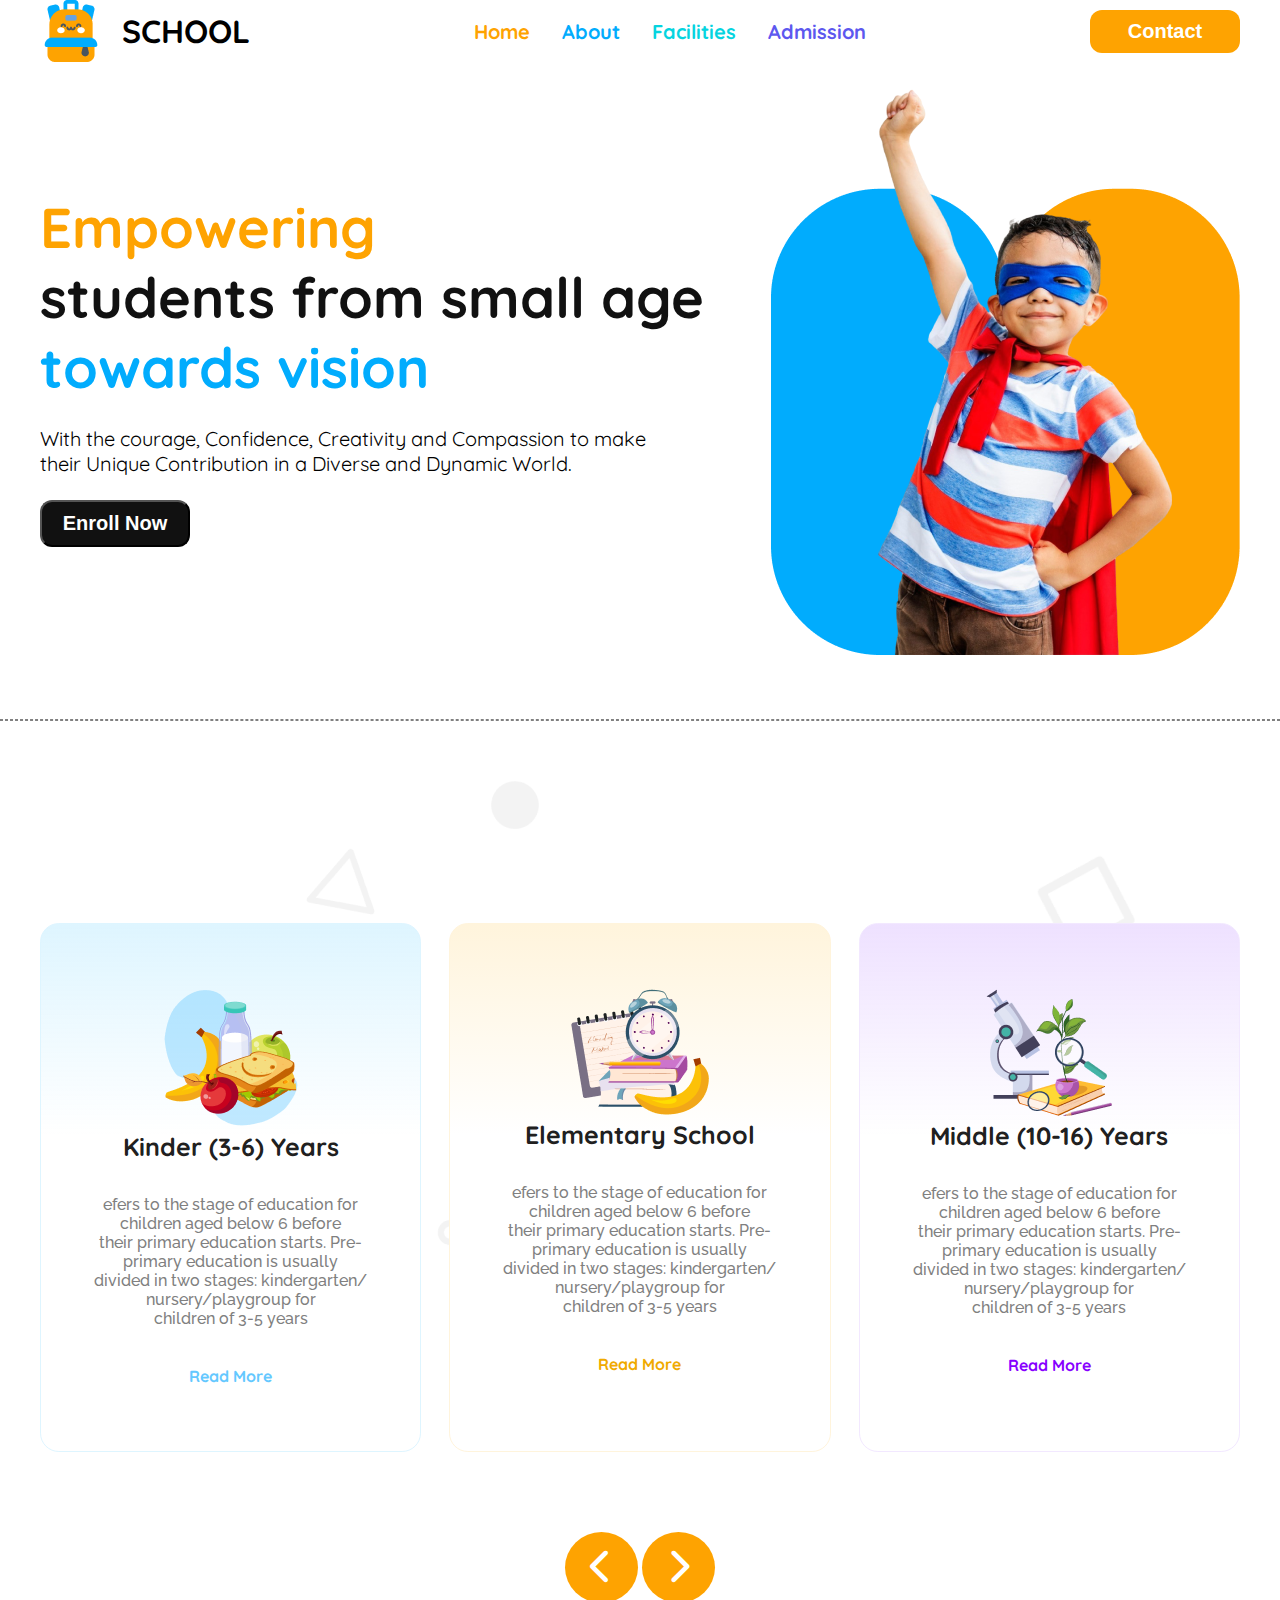
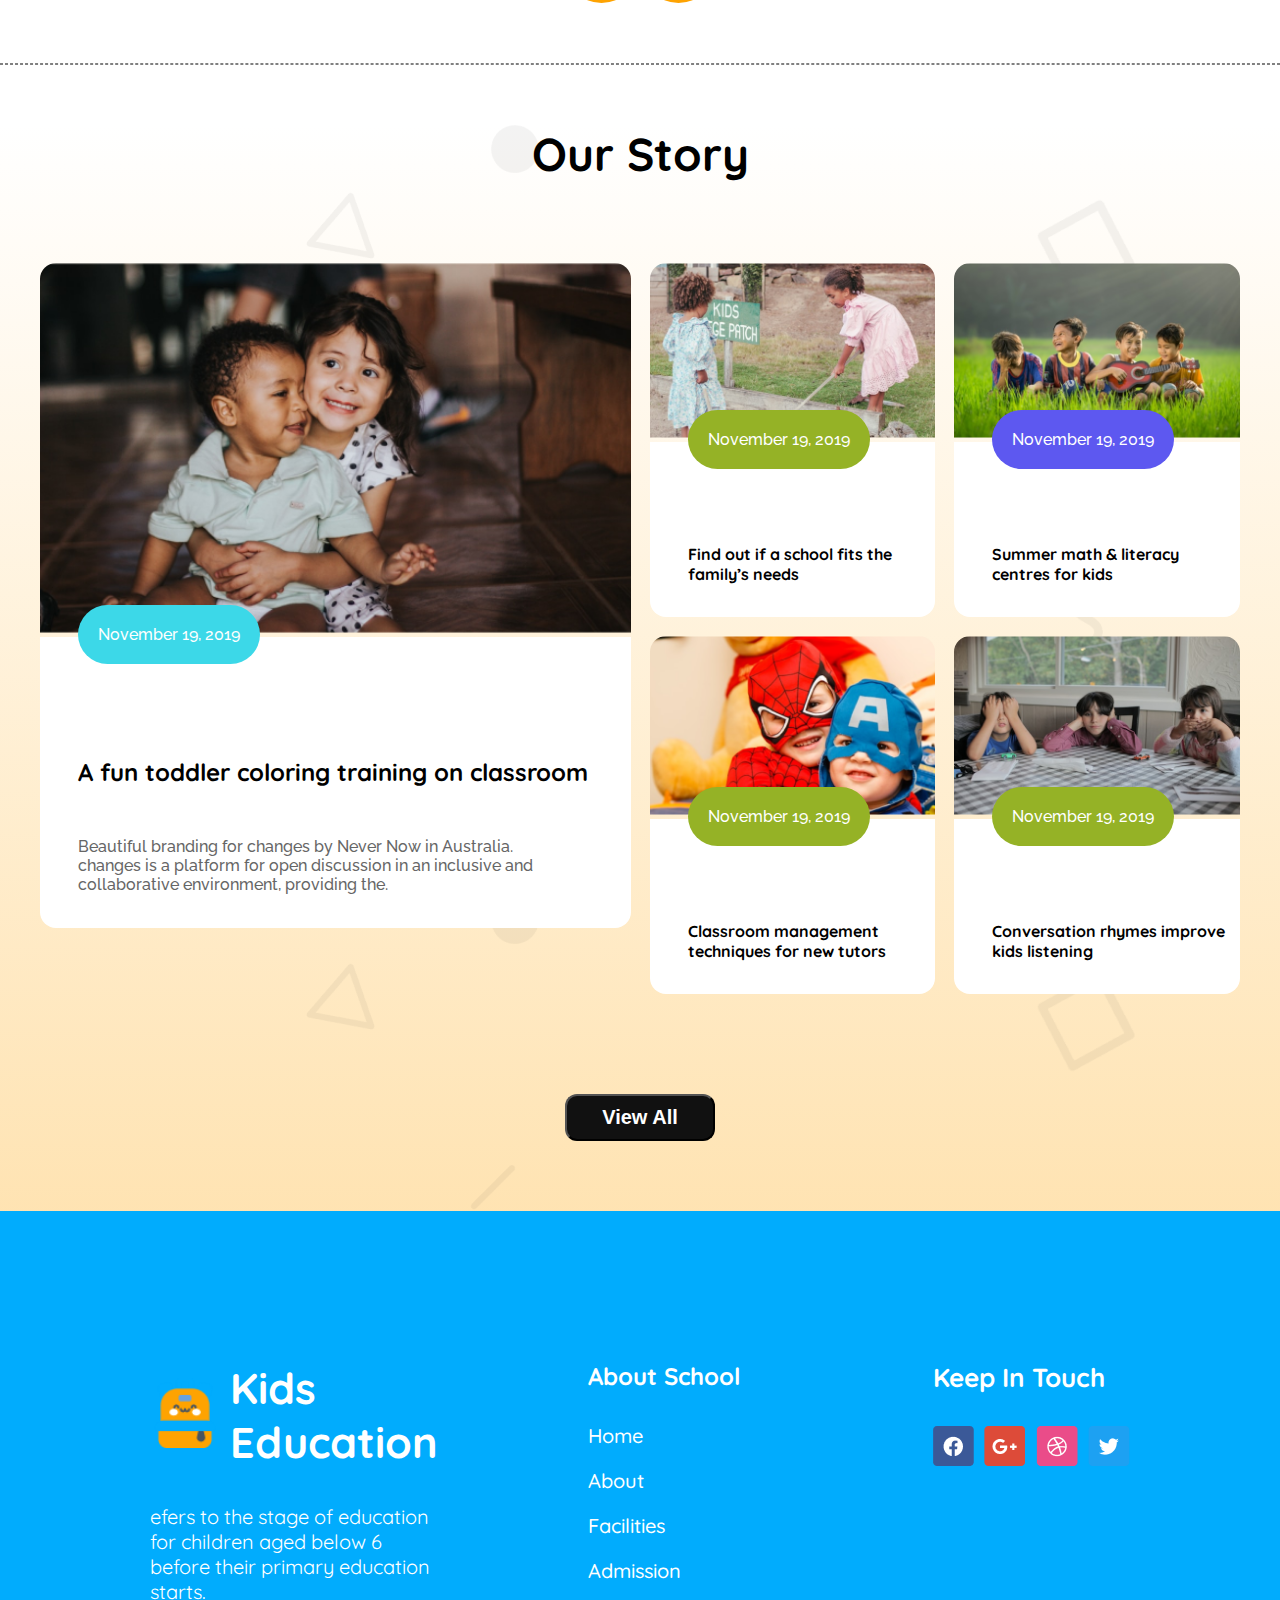
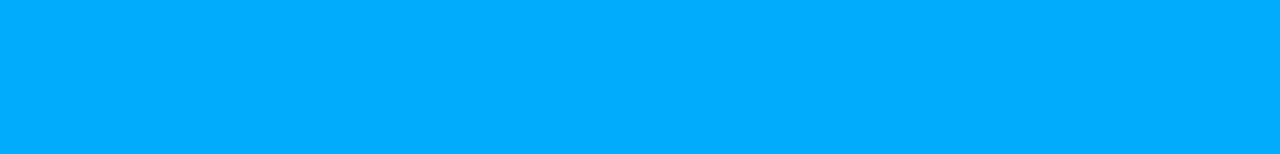
==== commit 08f9e29b: "challange btn part complete" ====
--- a/index.html
+++ b/index.html
@@ -203,7 +203,7 @@
 
             <div class="small-card-text-container">
               <div class="text-container2">
-                <button id="small-card-btn-1">November 19, 2019</button>
+                <button id="small-card-btn-2">November 19, 2019</button>
                 <h1 class="small-card-heading quicksand-font">
                   Summer math & literacy centres for kids
                 </h1>
--- a/styles/style.css
+++ b/styles/style.css
@@ -290,6 +290,8 @@
   font-family: Raleway;
   font-size: 16px;
   font-weight: 500;
+  position: relative;
+  top: -32px;
 }
 .big-card-heading {
   color: rgb(0, 0, 0);
@@ -409,3 +411,28 @@
 .connect-via-social-media {
   gap: 10px;
 }
+
+#small-card-btn-1 {
+  border-radius: 48px;
+  border: none;
+  padding: 20px;
+  background-color: rgb(149, 178, 38);
+  color: rgb(255, 255, 255);
+  font-family: Raleway;
+  font-size: 16px;
+  font-weight: 500;
+  position: relative;
+  top: -32px;
+}
+#small-card-btn-2{
+   border-radius: 48px;
+  border: none;
+  padding: 20px;
+  background-color: rgb(93, 88, 240);
+  color: rgb(255, 255, 255);
+  font-family: Raleway;
+  font-size: 16px;
+  font-weight: 500;
+  position: relative;
+  top: -32px;
+}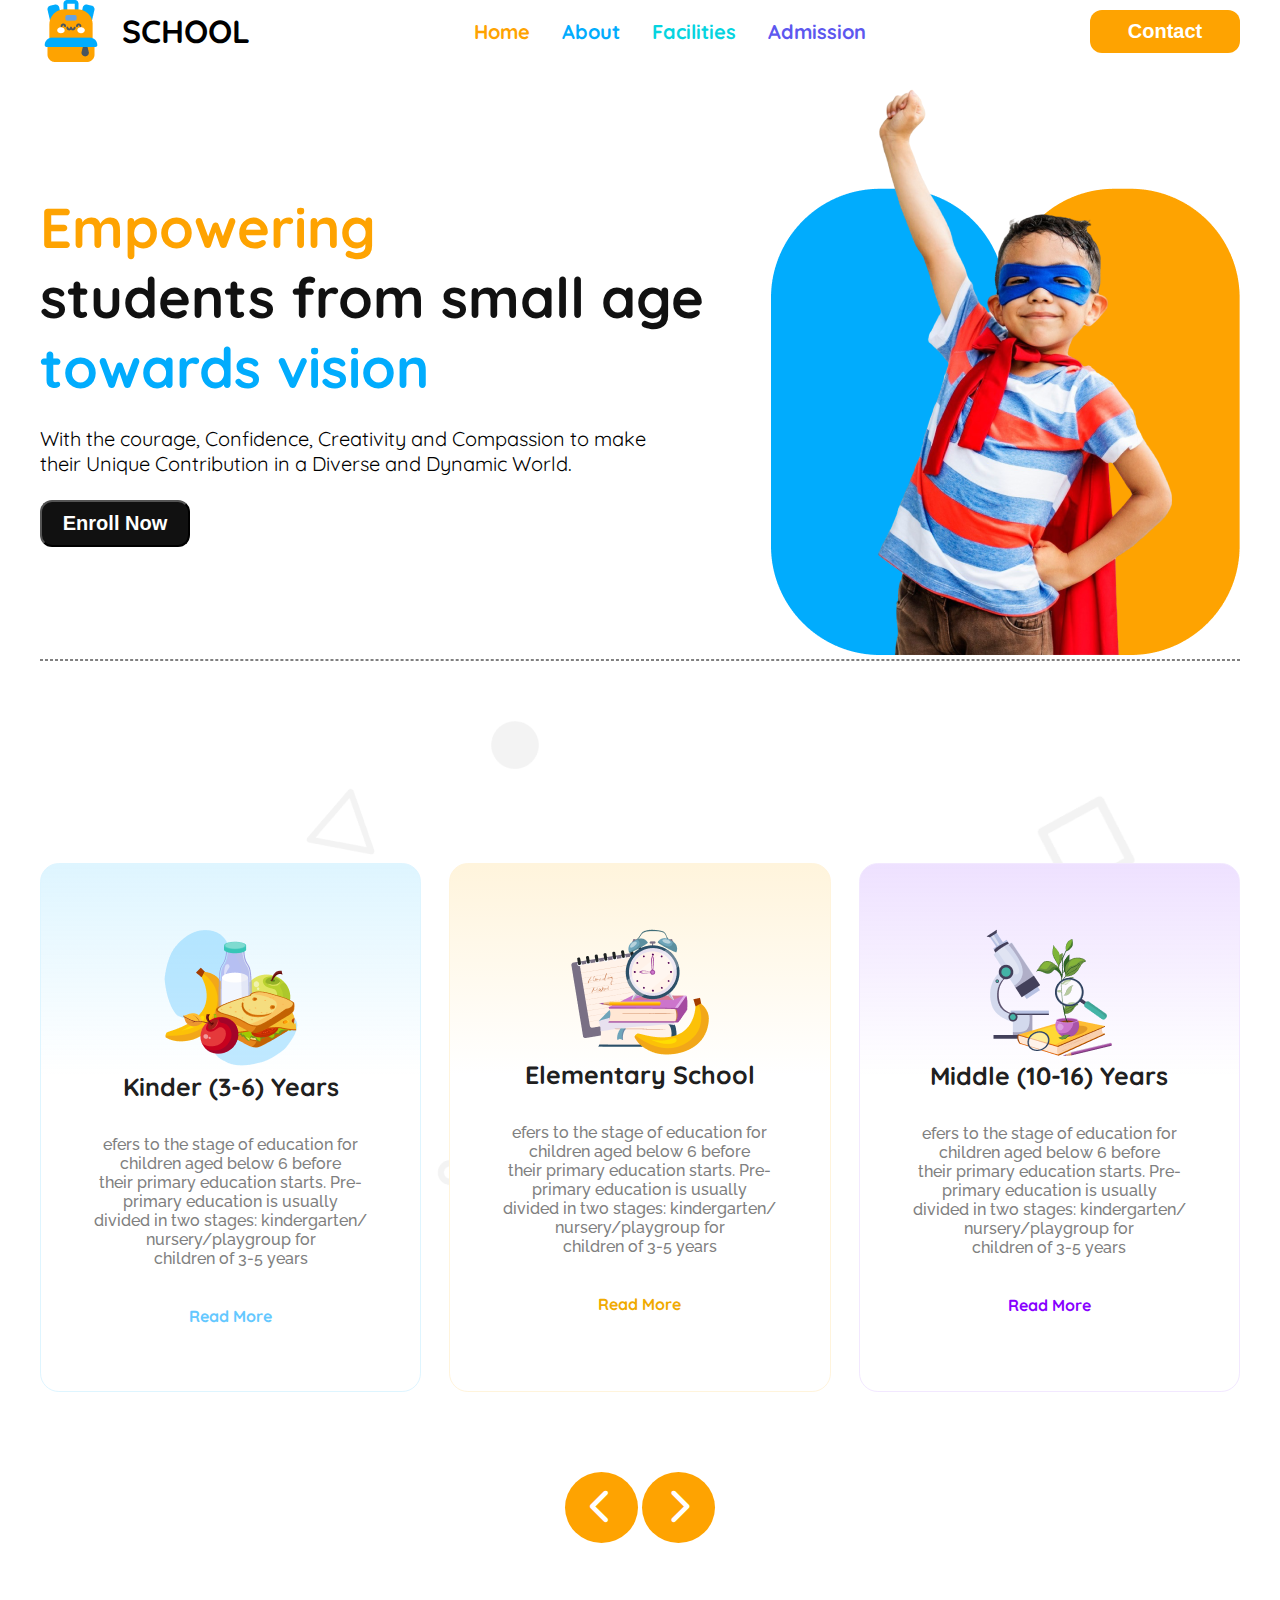
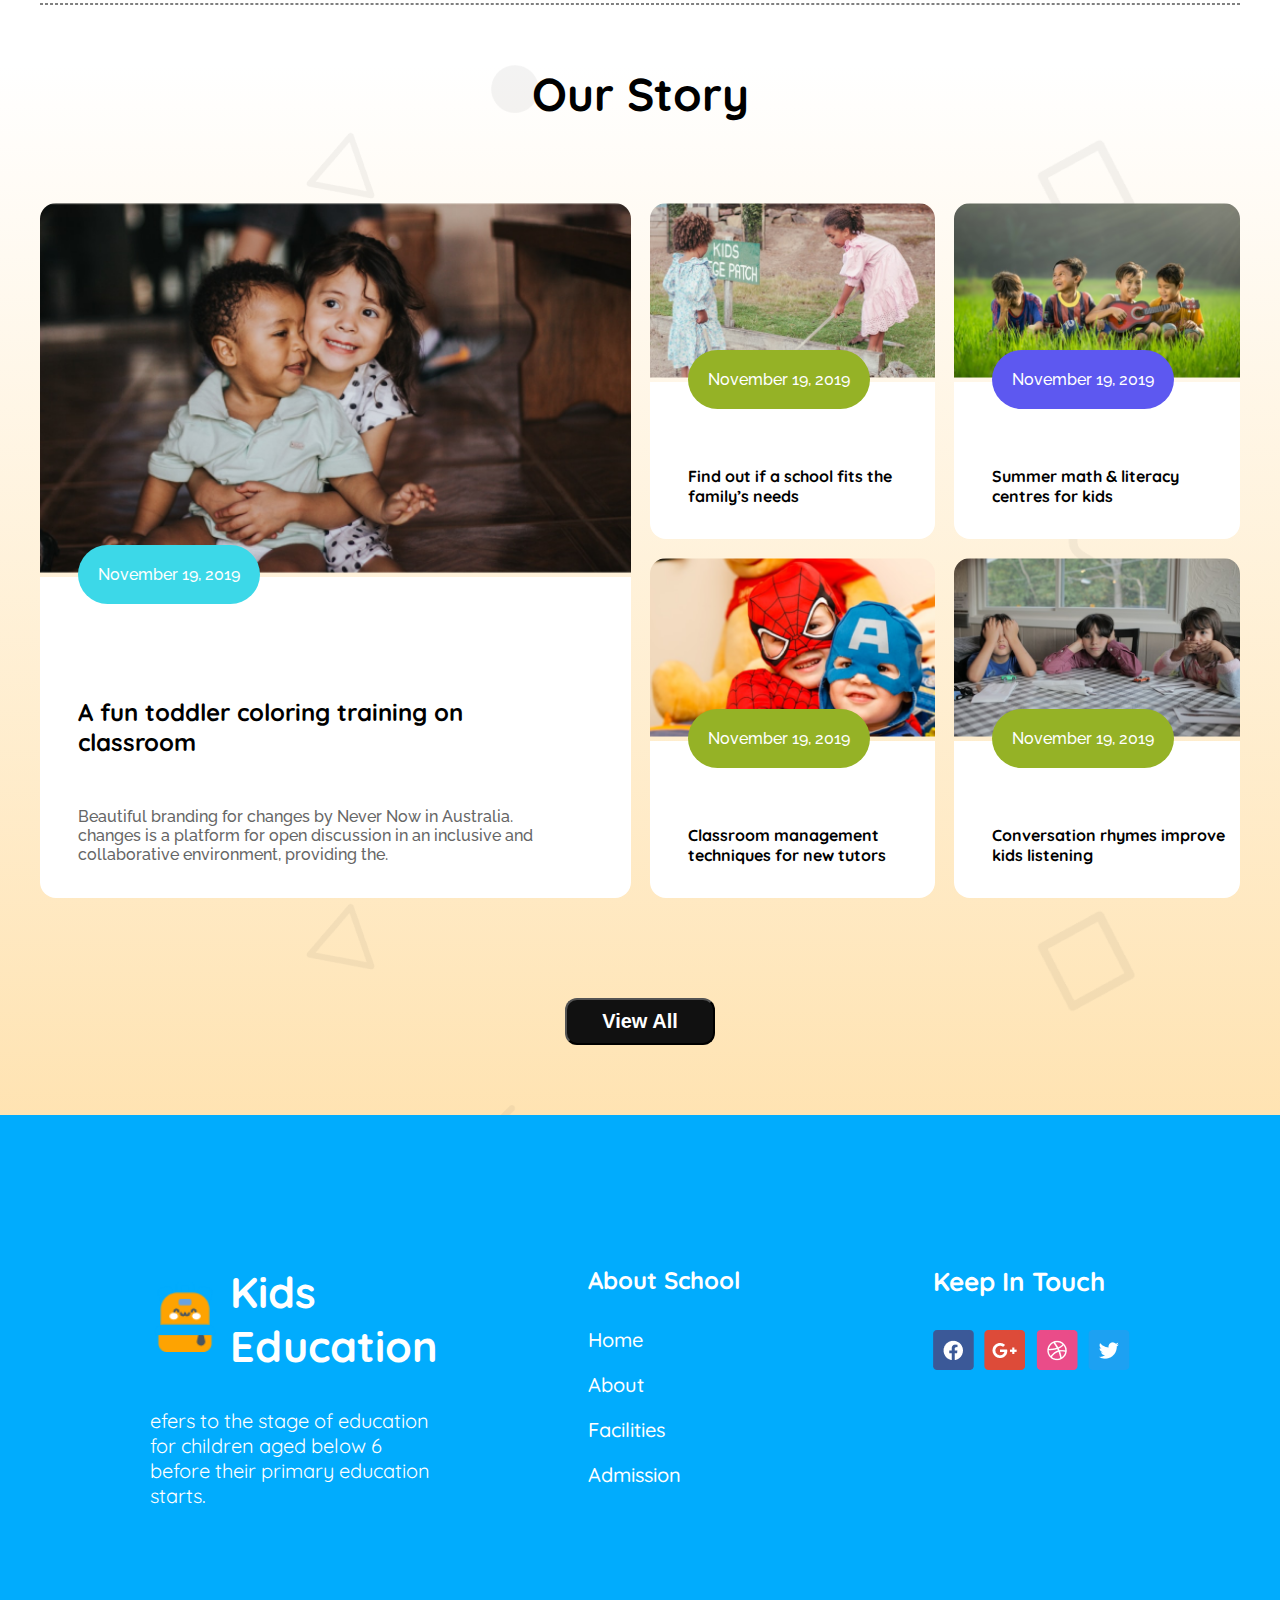
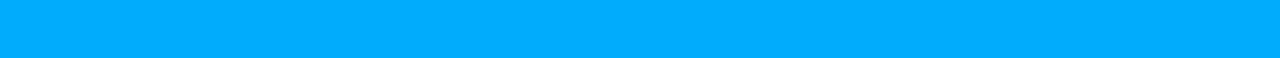
==== commit 2ecbc334: "completed project" ====
--- a/index.html
+++ b/index.html
@@ -19,6 +19,7 @@
 
     <header class="header quicksand-font max-width">
       <!-- nab section  -->
+
       <nab class="nabbar">
         <section class="nabbar-section flex">
           <div class="nabbar-logo-container">
@@ -44,8 +45,12 @@
         </section>
         <!-- horizontal line -->
       </nab>
+
       <!-- horizontal line -->
-      <hr id="horizontal-line" />
+      <div >
+        <hr id="horizontal-line" />
+      </div>
+
       <!-- header banner section  -->
       <section class="banner-section">
         <div class="banner-container flex">
@@ -68,16 +73,17 @@
             <img class="banner-image" src="./assets/hero-kids.png" />
           </div>
         </div>
+        <div class="line">
+          <hr class="horizontal-line-2" />
+        </div>
       </section>
     </header>
-
-    <hr class="horizontal-line-2" />
 
     <!-- main section  -->
     <main>
       <!-- standard Curriculum section -->
       <section class="Curriculum-secssion-banner">
-        <section class="standard-curriculam-section ">
+        <section class="standard-curriculam-section">
           <!-- marque text  -->
           <marquee>
             <div class="standard-curriculam-section-heading-conatiner">
@@ -147,8 +153,9 @@
           <i class="fas fa-chevron-right" style="font-size: 36px"></i>
         </button>
       </div>
-
-      <hr class="horizontal-line-2" />
+      <div class="line max-width">
+        <hr class="horizontal-line-2" />
+      </div>
     </main>
 
     <!-- our stories section  -->
@@ -163,14 +170,15 @@
         <!-- big card section -->
 
         <section class="big-card">
-          <div class="big-card-img-container">
+          <div>
             <img class="big-card-img" src="./assets/story-1.png" alt="" />
           </div>
 
           <div class="big-card-text-container">
             <button id="big-card-btn">November 19, 2019</button>
             <h1 class="big-card-heading quicksand-font">
-              A fun toddler coloring training on classroom
+              A fun toddler coloring training on <br />
+              classroom
             </h1>
             <p class="big-card-description raleway-font">
               Beautiful branding for changes by Never Now in Australia.<br />
@@ -179,6 +187,7 @@
             </p>
           </div>
         </section>
+
         <section class="card-section-4">
           <!-- cards 1 -->
           <div>
--- a/styles/style.css
+++ b/styles/style.css
@@ -268,10 +268,6 @@
   gap: 19px;
   margin: 0 auto;
 }
-.big-card {
-}
-.big-card-img-container {
-}
 .big-card-img {
   width: 100%;
   border-radius: 16px 16px 0 0;
@@ -329,7 +325,7 @@
   font-family: Quicksand;
   font-size: 16px;
   font-weight: 700;
-  padding-top: 43px;
+  padding-top: 25px;
   padding-bottom: 33px;
 }
 
@@ -424,8 +420,8 @@
   position: relative;
   top: -32px;
 }
-#small-card-btn-2{
-   border-radius: 48px;
+#small-card-btn-2 {
+  border-radius: 48px;
   border: none;
   padding: 20px;
   background-color: rgb(93, 88, 240);
@@ -435,4 +431,4 @@
   font-weight: 500;
   position: relative;
   top: -32px;
-}+}
--- a/styles/responsive.css
+++ b/styles/responsive.css
@@ -30,41 +30,51 @@
     width: 100%;
     border: 0.5px solid rgb(254, 163, 1);
   }
+
   .banner-container {
     flex-direction: column-reverse;
   }
   .banner-container-heading {
     font-size: 32px;
-   
   }
   .heading-box {
- text-align: center;
-}
-
-
+    text-align: center;
+  }
+  #horizontal-line-2{
+    display: none;
+  }
+  .line{
+    display: none;
+  }
 
   .enroll-now {
     text-align: center;
   }
-  
+
   .card-section-container {
     grid-template-columns: repeat(1, 1fr);
   }
   .standard-curriculam-section {
     margin: 12px 16px;
   }
-  .arrow-button-container{
+  .arrow-button-container {
     display: none;
   }
-   .big-card{
+  .big-card {
     display: none;
   }
-  .all-card-container{
-     display: block;
+  .all-card-container {
+    display: block;
     grid-template-columns: 0;
     margin: 12px 16px;
   }
 
+#small-card-btn-1{
+  padding: 10px;
+}
+#small-card-btn-2{
+  padding: 10px;
+}
   /* footer section responsive */
 
   .logo-container {
@@ -76,11 +86,7 @@
     grid-template-columns: repeat(1, 1fr);
     gap: 32px;
   }
-.connect-via-social-media {
+  .connect-via-social-media {
     margin-bottom: 50px;
   }
-
-
-
- 
 }
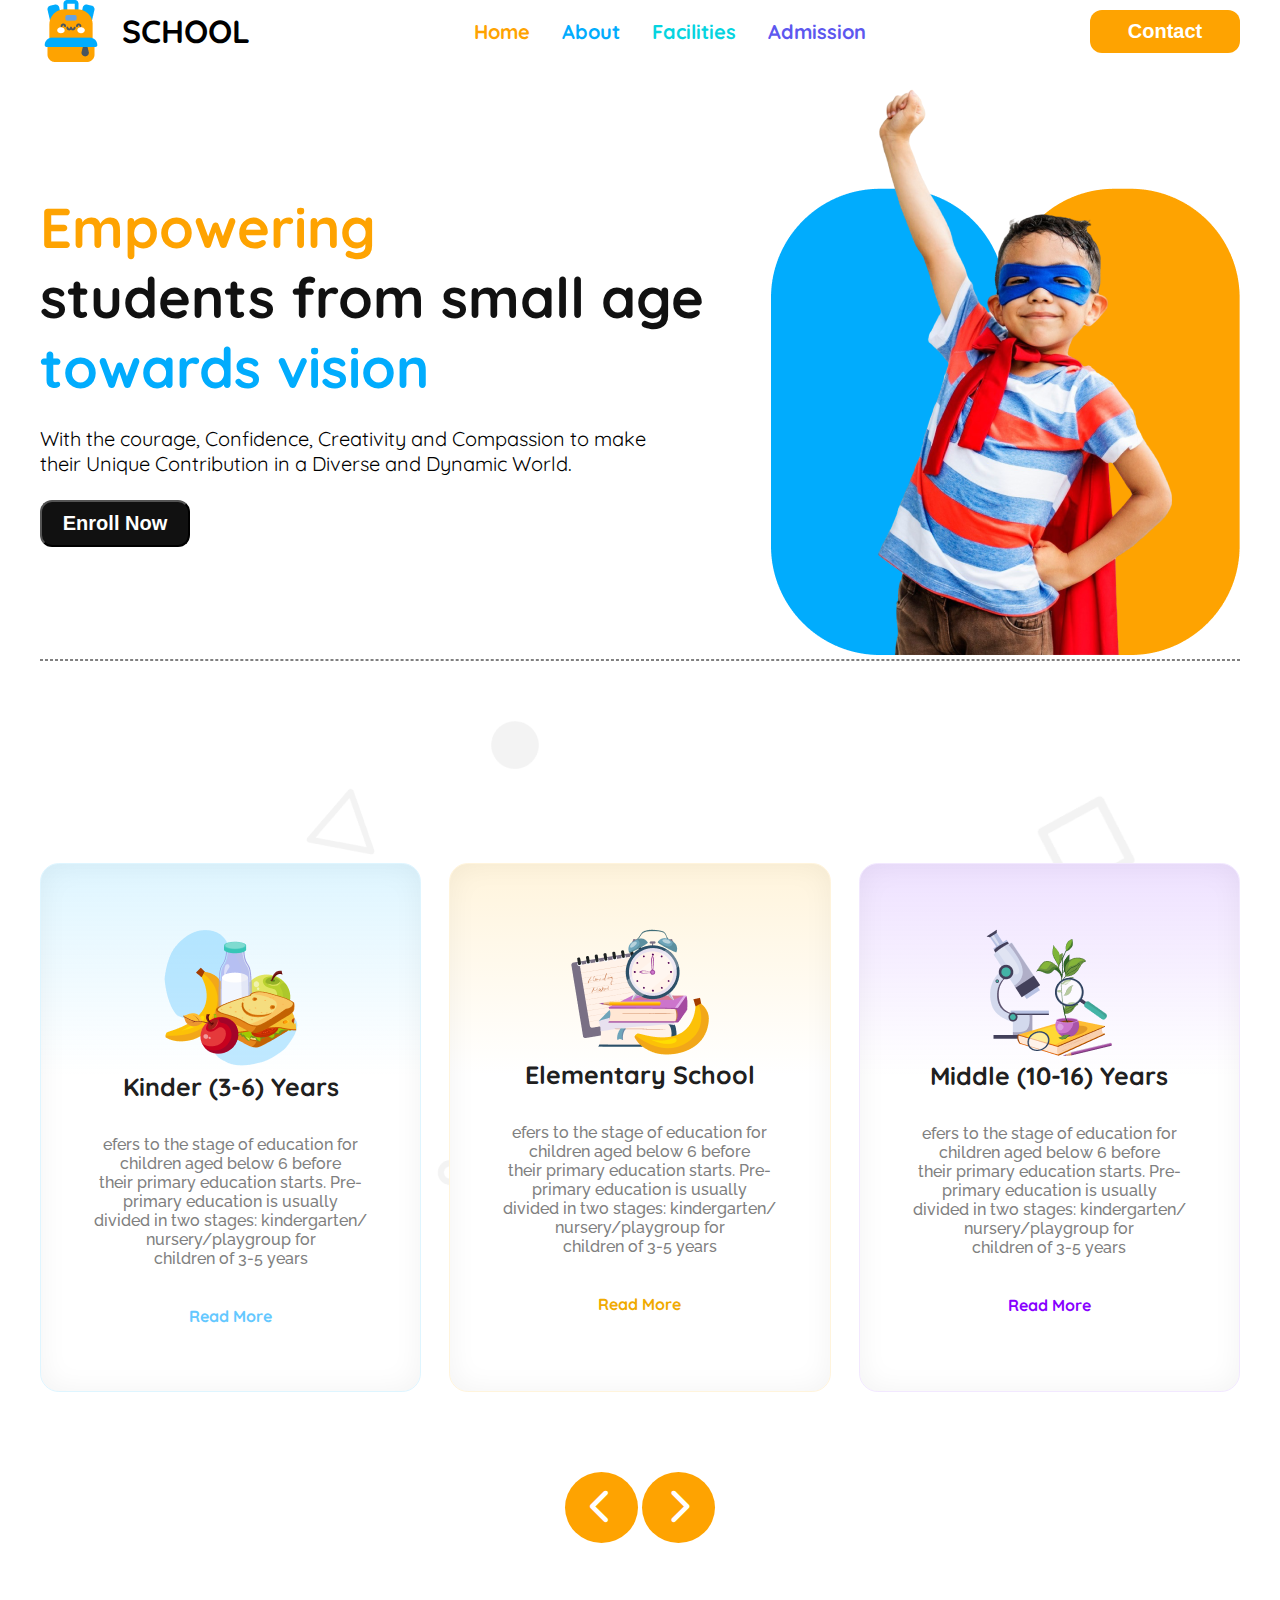
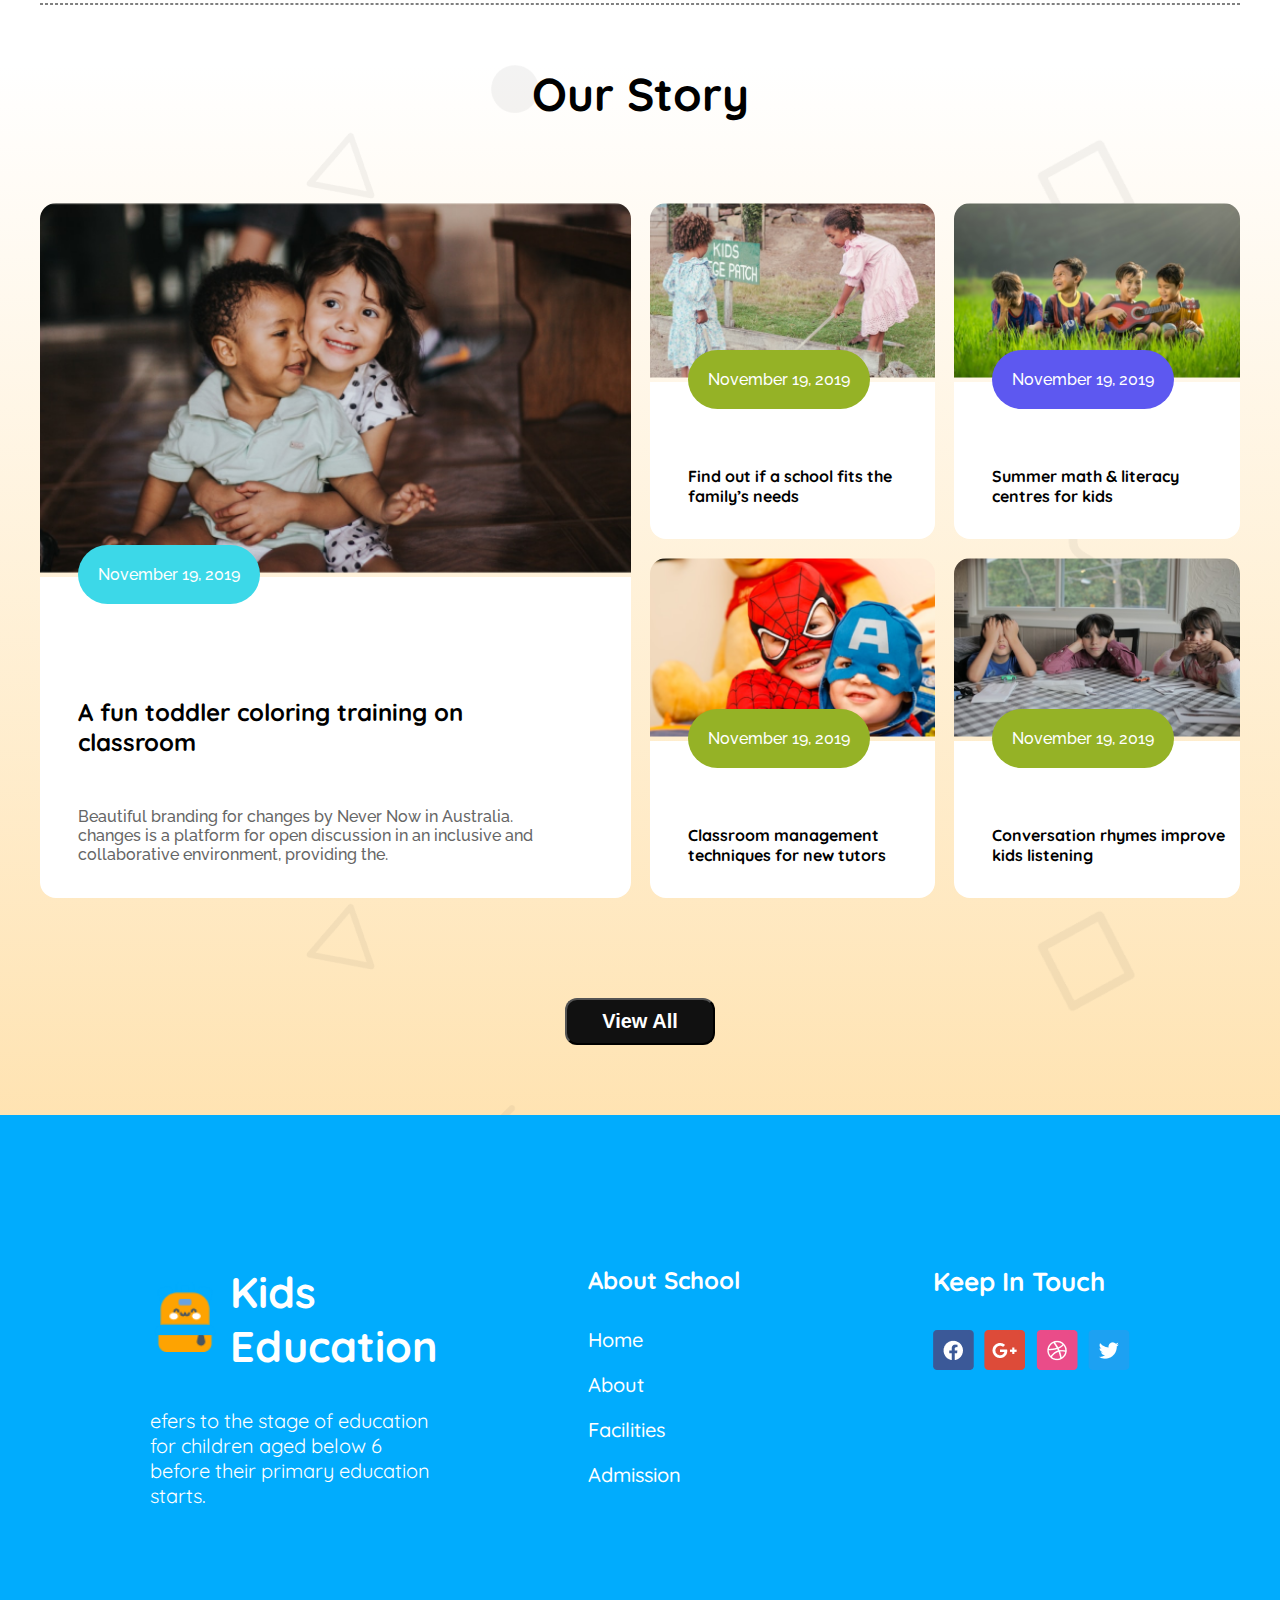
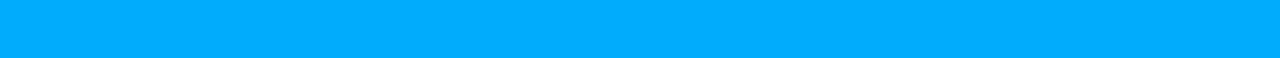
==== commit c0091883: "card section shadow update" ====
--- a/index.html
+++ b/index.html
@@ -160,7 +160,7 @@
 
     <!-- our stories section  -->
 
-    <!-- card section -->
+    <!-- our stories card section -->
     <section class="our-story-section">
       <div class="our-story-heading-container">
         <h1 class="our-story quicksand-font">Our Story</h1>
--- a/styles/style.css
+++ b/styles/style.css
@@ -162,6 +162,7 @@
     rgb(255, 255, 255);
   border: 0.94px solid rgb(222, 245, 255);
   border-radius: 18.86px;
+  box-shadow: inset 0px 0px 28.3px 0.94px rgba(0, 0, 0, 0.05);
 }
 .image-container {
   text-align: center;
@@ -195,6 +196,7 @@
       rgba(255, 255, 255, 0) 40%
     ),
     rgb(255, 255, 255);
+  box-shadow: inset 0px 0px 28.3px 0.94px rgba(0, 0, 0, 0.05);
 }
 .read-more-second {
   font-size: 16px;
@@ -212,6 +214,7 @@
       rgba(255, 255, 255, 0) 40%
     ),
     rgb(255, 255, 255);
+    box-shadow: inset 0px 0px 28.3px 0.94px rgba(0, 0, 0, 0.05);
 }
 
 .read-more-third {
